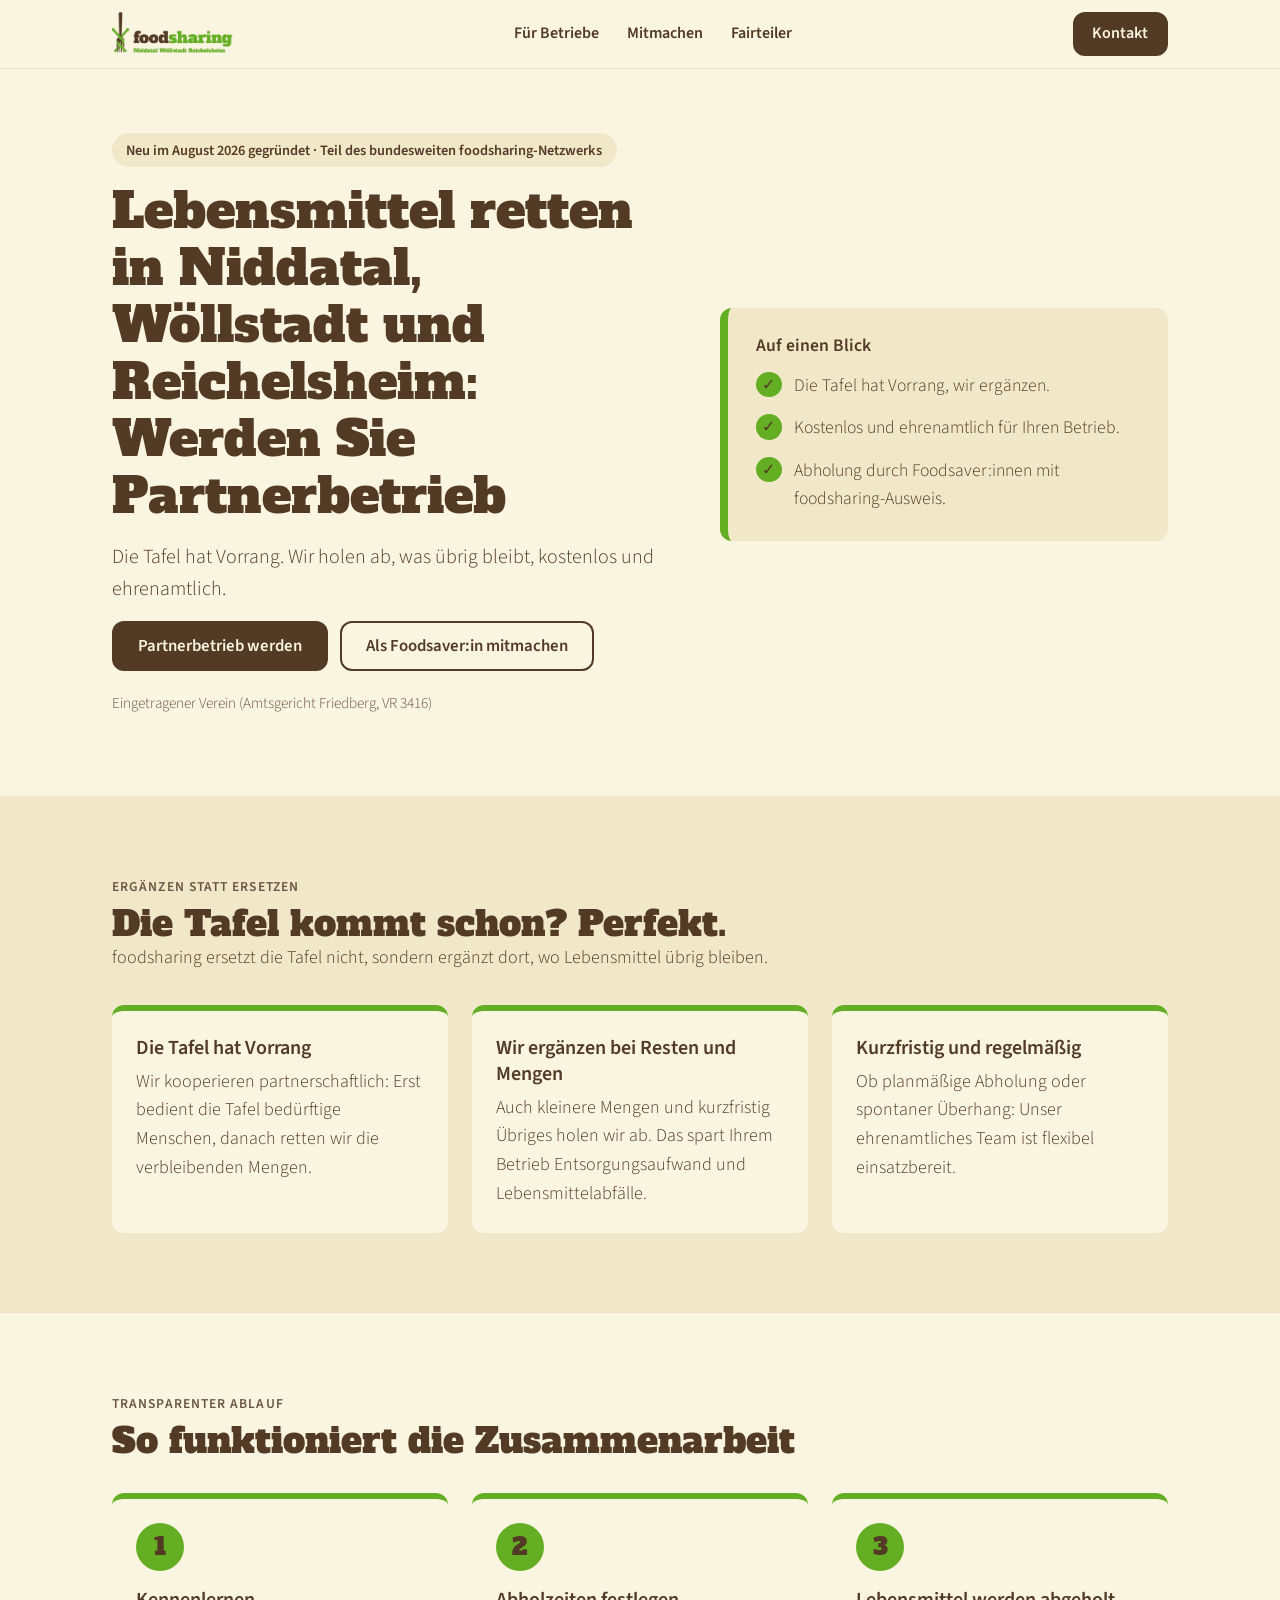
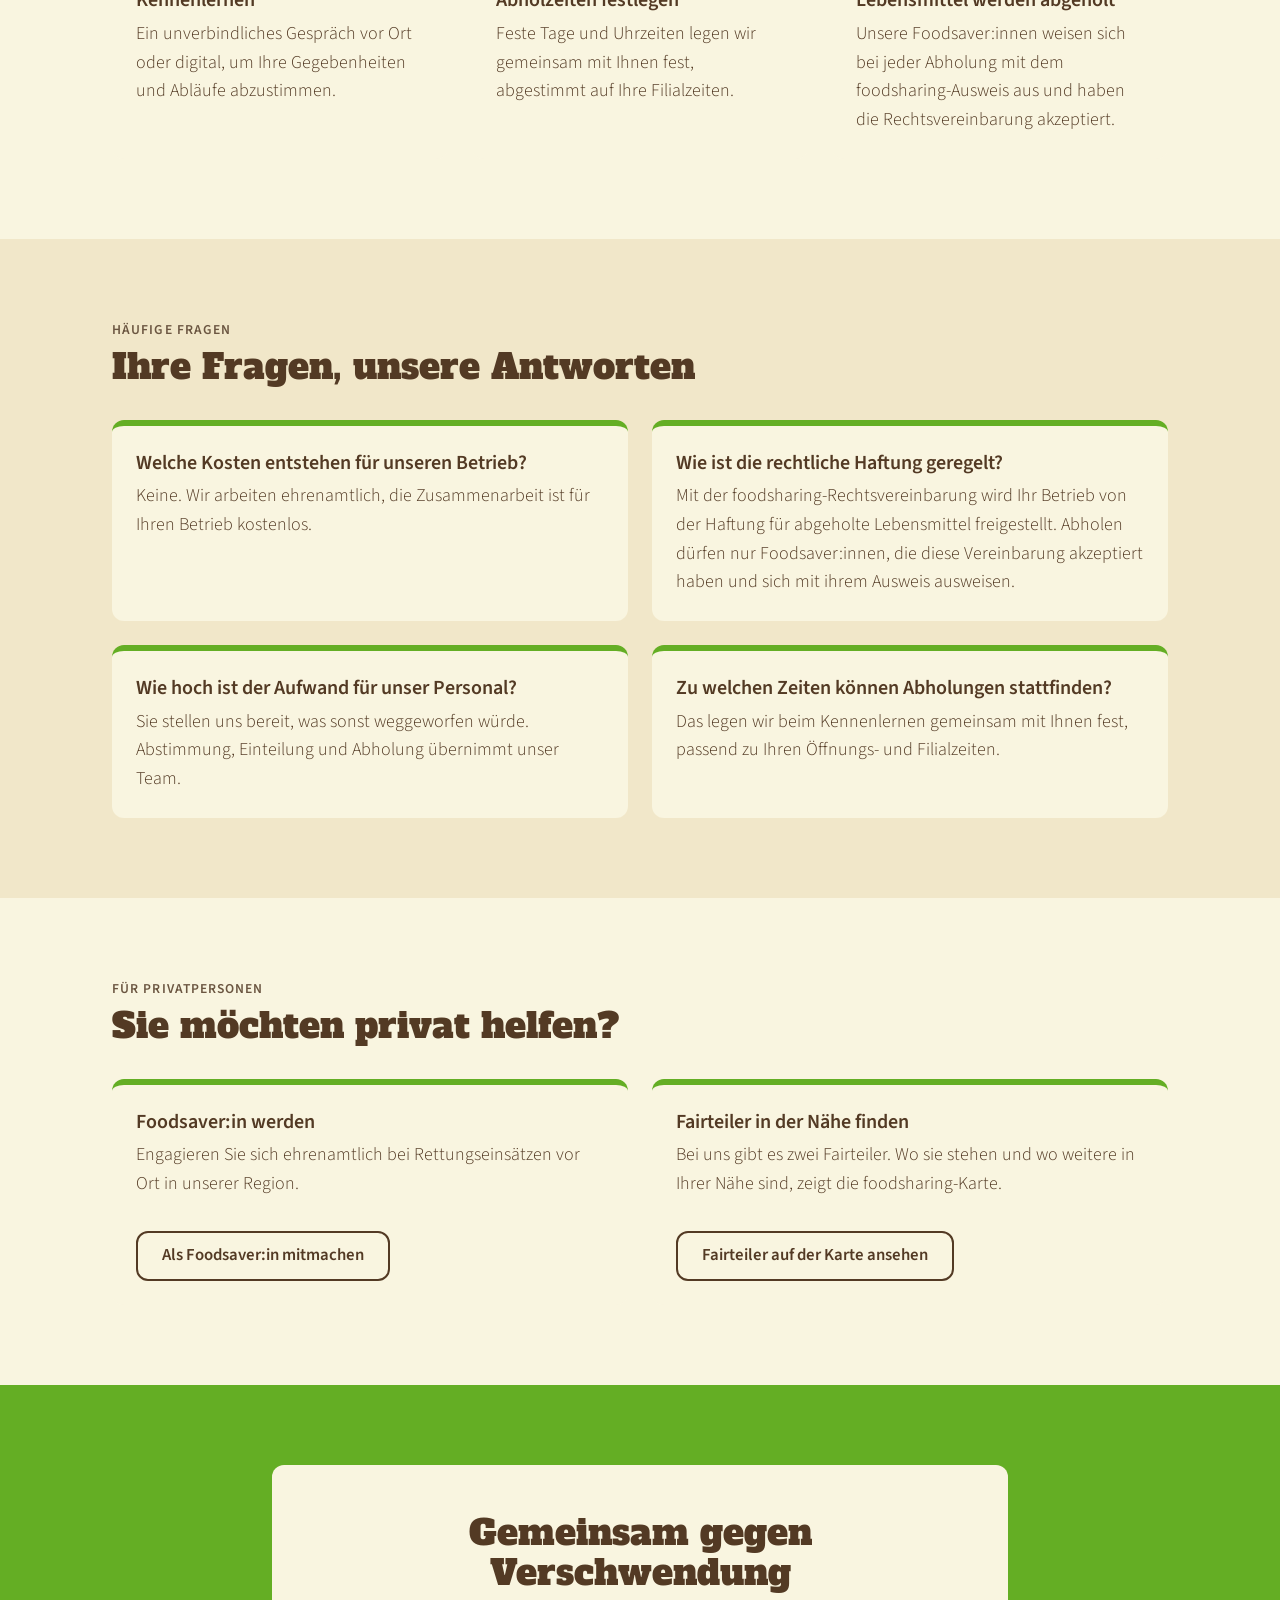
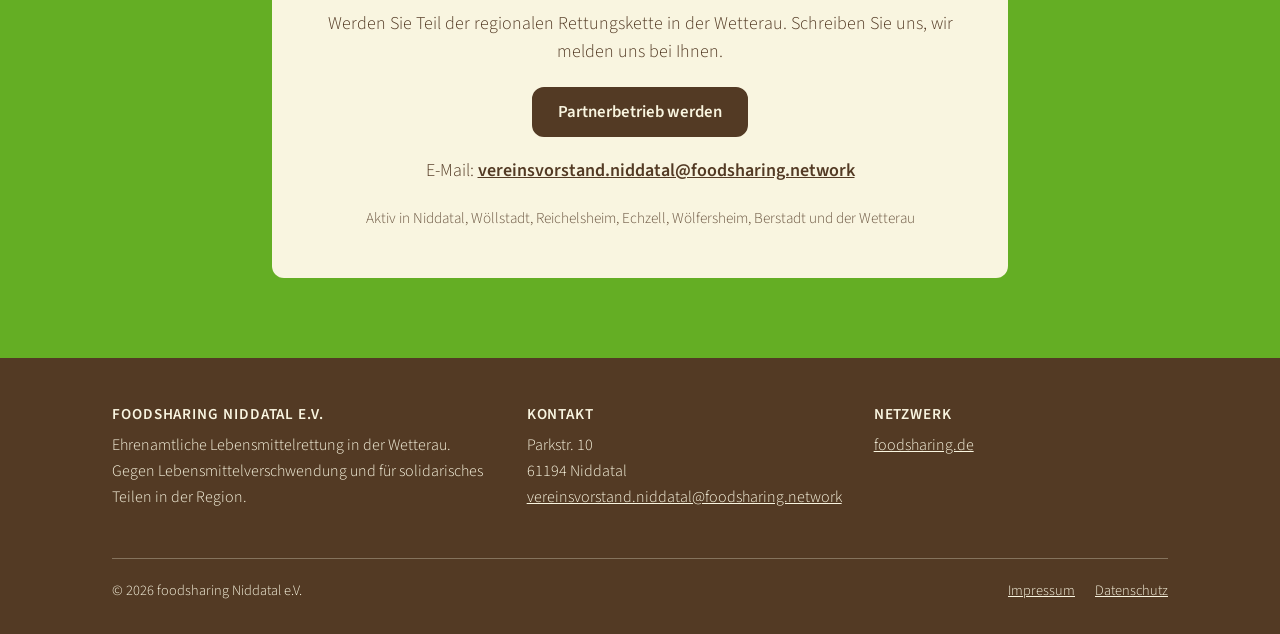
==== docs/index.html @ 03930171 "Erste Version der Website foodsharing Niddatal e.V. Statische Seite mit Startseite, Impressum, Daten" ====
<!DOCTYPE html>
<html lang="de">
<head>
<meta charset="utf-8">
<meta name="viewport" content="width=device-width, initial-scale=1">
<title>foodsharing Niddatal e.V. – Lebensmittel retten in Niddatal, Wöllstadt und Reichelsheim</title>
<meta name="description" content="Der foodsharing-Verein für Niddatal, Wöllstadt, Reichelsheim und die Wetterau holt überschüssige Lebensmittel bei Betrieben ab. Die Tafel hat Vorrang, wir ergänzen. Kostenlos und ehrenamtlich.">
<link rel="canonical" href="https://foodsharing-niddatal.de/">
<meta name="theme-color" content="#64AE24">
<meta property="og:type" content="website">
<meta property="og:locale" content="de_DE">
<meta property="og:site_name" content="foodsharing Niddatal e.V.">
<meta property="og:title" content="Partnerbetrieb werden: Lebensmittel retten in Niddatal, Wöllstadt und Reichelsheim">
<meta property="og:description" content="Die Tafel hat Vorrang. Wir holen ab, was übrig bleibt, kostenlos und ehrenamtlich.">
<meta property="og:url" content="https://foodsharing-niddatal.de/">
<meta property="og:image" content="https://foodsharing-niddatal.de/img/og-image.png">
<meta name="twitter:card" content="summary_large_image">
<link rel="icon" type="image/png" href="img/favicon.png">
<link rel="apple-touch-icon" href="img/apple-touch-icon.png">
<link rel="preload" href="fonts/alfa-slab-one-400.woff2" as="font" type="font/woff2" crossorigin>
<link rel="stylesheet" href="css/style.css">
<script type="application/ld+json">
{
  "@context": "https://schema.org",
  "@type": "NGO",
  "name": "foodsharing Niddatal e.V.",
  "url": "https://foodsharing-niddatal.de/",
  "logo": "https://foodsharing-niddatal.de/img/logo.png",
  "email": "vereinsvorstand.niddatal@foodsharing.network",
  "description": "Ehrenamtliche Lebensmittelrettung in Niddatal, Wöllstadt, Reichelsheim, Echzell, Wölfersheim und Berstadt (Wetterau).",
  "address": {"@type": "PostalAddress", "streetAddress": "Parkstr. 10", "postalCode": "61194", "addressLocality": "Niddatal", "addressCountry": "DE"},
  "areaServed": [
    {"@type": "City", "name": "Niddatal"}, {"@type": "City", "name": "Wöllstadt"},
    {"@type": "City", "name": "Reichelsheim (Wetterau)"}, {"@type": "City", "name": "Echzell"},
    {"@type": "City", "name": "Wölfersheim"}, {"@type": "Place", "name": "Berstadt"}
  ]
}
</script>
</head>
<body>
<a class="skip" href="#inhalt">Zum Inhalt springen</a>

<header class="site-header">
  <div class="wrap bar">
    <a class="brand" href="./"><img src="img/logo.png" width="122" height="44" alt="foodsharing Niddatal, Wöllstadt, Reichelsheim – zur Startseite"></a>
    <nav class="nav-desktop" aria-label="Hauptnavigation">
      <a href="#betriebe">Für Betriebe</a>
      <a href="#mitmachen">Mitmachen</a>
      <a href="#fairteiler">Fairteiler</a>
    </nav>
    <div class="bar-right">
      <a class="btn btn-primary btn-sm" href="#kontakt">Kontakt</a>
      <details class="menu">
        <summary aria-label="Menü öffnen">Menü</summary>
        <nav aria-label="Hauptnavigation mobil">
          <a href="#betriebe">Für Betriebe</a>
          <a href="#mitmachen">Mitmachen</a>
          <a href="#fairteiler">Fairteiler</a>
        </nav>
      </details>
    </div>
  </div>
</header>

<main id="inhalt">

<!-- HERO -->
<section class="hero">
  <div class="wrap hero-grid">
    <div>
      <p class="pill">Neu im August 2026 gegründet · Teil des bundesweiten foodsharing-Netzwerks</p>
      <h1>Lebensmittel retten in Niddatal, Wöllstadt und Reichelsheim: Werden Sie Partnerbetrieb</h1>
      <p class="lead">Die Tafel hat Vorrang. Wir holen ab, was übrig bleibt, kostenlos und ehrenamtlich.</p>
      <div class="btn-row">
        <a class="btn btn-primary" href="mailto:vereinsvorstand.niddatal@foodsharing.network?subject=Partnerbetrieb%20werden">Partnerbetrieb werden</a>
        <a class="btn btn-secondary" href="#mitmachen">Als Foodsaver:in mitmachen</a>
      </div>
      <p class="fine">Eingetragener Verein (Amtsgericht Friedberg, VR 3416)</p>
    </div>
    <!-- Hier kann später ein echtes Foto stehen (eigene Bilder oder Unsplash, siehe Design Manual). -->
    <aside class="glance" aria-label="Auf einen Blick">
      <h2>Auf einen Blick</h2>
      <ul>
        <li><span class="tick" aria-hidden="true">✓</span><span>Die Tafel hat Vorrang, wir ergänzen.</span></li>
        <li><span class="tick" aria-hidden="true">✓</span><span>Kostenlos und ehrenamtlich für Ihren Betrieb.</span></li>
        <li><span class="tick" aria-hidden="true">✓</span><span>Abholung durch Foodsaver:innen mit foodsharing-Ausweis.</span></li>
      </ul>
    </aside>
  </div>
</section>

<!-- SEKTION 2: Tafel -->
<section class="alt" id="betriebe">
  <div class="wrap">
    <div class="section-head">
      <p class="eyebrow">Ergänzen statt ersetzen</p>
      <h2>Die Tafel kommt schon? Perfekt.</h2>
      <p>foodsharing ersetzt die Tafel nicht, sondern ergänzt dort, wo Lebensmittel übrig bleiben.</p>
    </div>
    <div class="grid g3">
      <article class="card">
        <h3>Die Tafel hat Vorrang</h3>
        <p>Wir kooperieren partnerschaftlich: Erst bedient die Tafel bedürftige Menschen, danach retten wir die verbleibenden Mengen.</p>
      </article>
      <article class="card">
        <h3>Wir ergänzen bei Resten und Mengen</h3>
        <p>Auch kleinere Mengen und kurzfristig Übriges holen wir ab. Das spart Ihrem Betrieb Entsorgungsaufwand und Lebensmittelabfälle.</p>
      </article>
      <article class="card">
        <h3>Kurzfristig und regelmäßig</h3>
        <p>Ob planmäßige Abholung oder spontaner Überhang: Unser ehrenamtliches Team ist flexibel einsatzbereit.</p>
      </article>
    </div>
  </div>
</section>

<!-- SEKTION 3: Ablauf -->
<section>
  <div class="wrap">
    <div class="section-head">
      <p class="eyebrow">Transparenter Ablauf</p>
      <h2>So funktioniert die Zusammenarbeit</h2>
    </div>
    <div class="grid g3">
      <article class="card">
        <div class="step-no" aria-hidden="true">1</div>
        <h3>Kennenlernen</h3>
        <p>Ein unverbindliches Gespräch vor Ort oder digital, um Ihre Gegebenheiten und Abläufe abzustimmen.</p>
      </article>
      <article class="card">
        <div class="step-no" aria-hidden="true">2</div>
        <h3>Abholzeiten festlegen</h3>
        <p>Feste Tage und Uhrzeiten legen wir gemeinsam mit Ihnen fest, abgestimmt auf Ihre Filialzeiten.</p>
      </article>
      <article class="card">
        <div class="step-no" aria-hidden="true">3</div>
        <h3>Lebensmittel werden abgeholt</h3>
        <p>Unsere Foodsaver:innen weisen sich bei jeder Abholung mit dem foodsharing-Ausweis aus und haben die Rechtsvereinbarung akzeptiert.</p>
      </article>
    </div>
  </div>
</section>

<!-- SEKTION 4: Fragen -->
<section class="alt" id="fragen">
  <div class="wrap">
    <div class="section-head">
      <p class="eyebrow">Häufige Fragen</p>
      <h2>Ihre Fragen, unsere Antworten</h2>
    </div>
    <div class="grid g2">
      <article class="card">
        <h3>Welche Kosten entstehen für unseren Betrieb?</h3>
        <p>Keine. Wir arbeiten ehrenamtlich, die Zusammenarbeit ist für Ihren Betrieb kostenlos.</p>
      </article>
      <article class="card">
        <h3>Wie ist die rechtliche Haftung geregelt?</h3>
        <p>Mit der foodsharing-Rechtsvereinbarung wird Ihr Betrieb von der Haftung für abgeholte Lebensmittel freigestellt. Abholen dürfen nur Foodsaver:innen, die diese Vereinbarung akzeptiert haben und sich mit ihrem Ausweis ausweisen.</p>
      </article>
      <article class="card">
        <h3>Wie hoch ist der Aufwand für unser Personal?</h3>
        <p>Sie stellen uns bereit, was sonst weggeworfen würde. Abstimmung, Einteilung und Abholung übernimmt unser Team.</p>
      </article>
      <article class="card">
        <h3>Zu welchen Zeiten können Abholungen stattfinden?</h3>
        <p>Das legen wir beim Kennenlernen gemeinsam mit Ihnen fest, passend zu Ihren Öffnungs- und Filialzeiten.</p>
      </article>
    </div>
  </div>
</section>

<!-- SEKTION 5: Privat helfen -->
<section id="mitmachen">
  <div class="wrap">
    <div class="section-head">
      <p class="eyebrow">Für Privatpersonen</p>
      <h2>Sie möchten privat helfen?</h2>
    </div>
    <div class="grid g2">
      <article class="card">
        <h3>Foodsaver:in werden</h3>
        <p>Engagieren Sie sich ehrenamtlich bei Rettungseinsätzen vor Ort in unserer Region.</p>
        <a class="btn btn-secondary" href="https://foodsharing.de" rel="noopener">Als Foodsaver:in mitmachen</a>
      </article>
      <article class="card" id="fairteiler">
        <h3>Fairteiler in der Nähe finden</h3>
        <p>Bei uns gibt es zwei Fairteiler. Wo sie stehen und wo weitere in Ihrer Nähe sind, zeigt die foodsharing-Karte.</p>
        <a class="btn btn-secondary" href="https://foodsharing.de/karte" rel="noopener">Fairteiler auf der Karte ansehen</a>
      </article>
    </div>
  </div>
</section>

<!-- SEKTION 6: Abschluss -->
<section class="cta" id="kontakt">
  <div class="wrap">
    <div class="cta-card">
      <h2>Gemeinsam gegen Verschwendung</h2>
      <p style="margin-top:1rem">Werden Sie Teil der regionalen Rettungskette in der Wetterau. Schreiben Sie uns, wir melden uns bei Ihnen.</p>
      <div class="btn-row">
        <a class="btn btn-primary" href="mailto:vereinsvorstand.niddatal@foodsharing.network?subject=Partnerbetrieb%20werden">Partnerbetrieb werden</a>
      </div>
      <p>E-Mail: <a class="mail" href="mailto:vereinsvorstand.niddatal@foodsharing.network">vereinsvorstand.niddatal@foodsharing.network</a></p>
      <p class="area">Aktiv in Niddatal, Wöllstadt, Reichelsheim, Echzell, Wölfersheim, Berstadt und der Wetterau</p>
    </div>
  </div>
</section>

</main>

<footer class="site-footer">
  <div class="wrap">
    <div class="foot-grid">
      <div>
        <h2>foodsharing Niddatal e.V.</h2>
        <p>Ehrenamtliche Lebensmittelrettung in der Wetterau. Gegen Lebensmittelverschwendung und für solidarisches Teilen in der Region.</p>
      </div>
      <div>
        <h2>Kontakt</h2>
        <address>
          Parkstr. 10<br>61194 Niddatal<br>
          <a href="mailto:vereinsvorstand.niddatal@foodsharing.network">vereinsvorstand.niddatal@foodsharing.network</a>
        </address>
      </div>
      <div>
        <h2>Netzwerk</h2>
        <p><a href="https://foodsharing.de" rel="noopener">foodsharing.de</a></p>
      </div>
    </div>
    <div class="foot-bottom">
      <span>© 2026 foodsharing Niddatal e.V.</span>
      <nav aria-label="Rechtliches"><a href="impressum.html">Impressum</a><a href="datenschutz.html">Datenschutz</a></nav>
    </div>
  </div>
</footer>
</body>
</html>
---- docs/css/style.css ----
/* foodsharing Niddatal e.V. – Stylesheet
   CI laut Design Manual: Grün #64AE24, Weiß #F9F5E0, Beige #f1e7c9, Braun #533A24
   Schriften: Alfa Slab One (Schmuckschrift, sparsam), Source Sans (Text).
   Kontrast: Grün nur als Fläche/Akzent, Text immer Braun auf Weiß/Beige (WCAG AA). */

@font-face{font-family:"Alfa Slab One";src:url("../fonts/alfa-slab-one-400.woff2") format("woff2");font-weight:400;font-style:normal;font-display:swap}
@font-face{font-family:"Source Sans 3";src:url("../fonts/source-sans-3-300.woff2") format("woff2");font-weight:300;font-style:normal;font-display:swap}
@font-face{font-family:"Source Sans 3";src:url("../fonts/source-sans-3-400.woff2") format("woff2");font-weight:400;font-style:normal;font-display:swap}
@font-face{font-family:"Source Sans 3";src:url("../fonts/source-sans-3-600.woff2") format("woff2");font-weight:600;font-style:normal;font-display:swap}

:root{
  --gruen:#64AE24; --weiss:#F9F5E0; --beige:#f1e7c9; --braun:#533A24; --braun-soft:#6B5641;
  --font-text:"Source Sans 3","Source Sans Pro",system-ui,-apple-system,"Segoe UI",Roboto,sans-serif;
  --font-schmuck:"Alfa Slab One",Georgia,"Times New Roman",serif;
  --radius:12px; --wrap:1120px;
}
*,*::before,*::after{box-sizing:border-box}
html{scroll-behavior:smooth;scroll-padding-top:5.5rem}
@media (prefers-reduced-motion:reduce){html{scroll-behavior:auto}}
body{margin:0;background:var(--weiss);color:var(--braun);font-family:var(--font-text);font-weight:300;font-size:1.125rem;line-height:1.6;-webkit-text-size-adjust:100%}
img{max-width:100%;height:auto;display:block}
a{color:var(--braun)}
a:focus-visible,summary:focus-visible,.btn:focus-visible{outline:3px solid var(--braun);outline-offset:3px;border-radius:4px}
strong{font-weight:600}
.wrap{max-width:var(--wrap);margin:0 auto;padding:0 1rem}
@media(min-width:768px){.wrap{padding:0 2rem}}
.skip{position:absolute;left:-999px;top:0;background:var(--braun);color:var(--weiss);padding:.75rem 1rem;z-index:100}
.skip:focus{left:0}

/* Überschriften */
h1,h2{font-family:var(--font-schmuck);font-weight:400;line-height:1.15;margin:0}
h1{font-size:clamp(1.9rem,5.2vw,3.1rem)}
h2{font-size:clamp(1.55rem,3.4vw,2.2rem)}
h3{font-family:var(--font-text);font-weight:600;font-size:1.25rem;line-height:1.3;margin:0 0 .4rem}
p{margin:0 0 1rem}
.eyebrow{font-weight:600;font-size:.85rem;letter-spacing:.08em;text-transform:uppercase;color:var(--braun-soft);margin:0 0 .4rem}

/* Kopfbereich */
.site-header{position:sticky;top:0;z-index:50;background:rgba(249,245,224,.96);backdrop-filter:blur(6px);border-bottom:1px solid var(--beige)}
.bar{display:flex;align-items:center;justify-content:space-between;gap:1rem;min-height:4.25rem}
.brand img{height:44px;width:auto}
.nav-desktop{display:none;gap:1.75rem;align-items:center}
.nav-desktop a,.menu nav a{text-decoration:none;font-weight:600;font-size:1rem}
.nav-desktop a:hover,.menu nav a:hover{text-decoration:underline;text-underline-offset:4px}
.bar-right{display:flex;align-items:center;gap:.75rem}
.menu{position:relative}
.menu summary{list-style:none;cursor:pointer;min-height:44px;min-width:44px;display:flex;align-items:center;justify-content:center;border:2px solid var(--braun);border-radius:var(--radius);font-weight:600;padding:0 .9rem}
.menu summary::-webkit-details-marker{display:none}
.menu nav{position:absolute;right:0;top:calc(100% + .5rem);background:var(--weiss);border:2px solid var(--braun);border-radius:var(--radius);padding:.5rem;display:flex;flex-direction:column;min-width:13rem;box-shadow:0 8px 24px rgba(83,58,36,.15)}
.menu nav a{padding:.75rem 1rem}
@media(min-width:900px){.nav-desktop{display:flex}.menu{display:none}}

/* Buttons */
.btn{display:inline-flex;align-items:center;justify-content:center;min-height:48px;padding:.6rem 1.5rem;border-radius:var(--radius);font-family:var(--font-text);font-weight:600;font-size:1.05rem;text-decoration:none;border:2px solid var(--braun);cursor:pointer;transition:background .15s,color .15s}
.btn-primary{background:var(--braun);color:var(--weiss)}
.btn-primary:hover{background:#3d2a19}
.btn-secondary{background:transparent;color:var(--braun)}
.btn-secondary:hover{background:var(--beige)}
.btn-sm{min-height:44px;padding:.4rem 1.1rem;font-size:1rem}
.btn-row{display:flex;flex-wrap:wrap;gap:.75rem}
@media(max-width:560px){.hero .btn-row .btn{width:100%}}

/* Abschnitte */
section{padding:3.5rem 0}
@media(min-width:768px){section{padding:5rem 0}}
.section-head{max-width:46rem;margin-bottom:2rem}
.section-head p:last-child{margin-bottom:0}
.alt{background:var(--beige)}
.grid{display:grid;gap:1rem}
@media(min-width:768px){.g3{grid-template-columns:repeat(3,1fr)}.g2{grid-template-columns:repeat(2,1fr)}.grid{gap:1.5rem}}
.card{background:var(--weiss);border-radius:var(--radius);padding:1.5rem;border-top:6px solid var(--gruen)}
.alt .card{background:var(--weiss)}
.card p:last-child{margin-bottom:0}
.card .btn{margin-top:1rem}

/* Hero */
.hero{padding:2.5rem 0 3.5rem}
.hero-grid{display:grid;gap:2rem;align-items:center}
@media(min-width:900px){.hero-grid{grid-template-columns:1.25fr 1fr;gap:3rem}.hero{padding:4rem 0 5rem}}
.pill{display:inline-block;background:var(--beige);border-radius:999px;padding:.35rem .9rem;font-size:.9rem;font-weight:600;margin-bottom:1rem}
.hero h1{margin-bottom:1rem}
.hero .lead{font-size:1.25rem;max-width:34rem}
.hero .fine{font-size:.95rem;color:var(--braun-soft);margin:1.25rem 0 0}
.glance{background:var(--beige);border-radius:var(--radius);padding:1.75rem;border-left:8px solid var(--gruen)}
.glance h2{font-family:var(--font-text);font-weight:600;font-size:1.1rem;margin-bottom:1rem}
.glance ul{list-style:none;margin:0;padding:0;display:grid;gap:.9rem}
.glance li{display:flex;gap:.75rem;align-items:flex-start;font-size:1.1rem}
.tick{flex:none;width:1.6rem;height:1.6rem;border-radius:50%;background:var(--gruen);color:var(--braun);display:grid;place-items:center;font-weight:600;font-size:1rem;line-height:1}

/* Schritte */
.step-no{width:3rem;height:3rem;border-radius:50%;background:var(--gruen);color:var(--braun);display:grid;place-items:center;font-family:var(--font-schmuck);font-size:1.5rem;margin-bottom:1rem}

/* Abschluss */
.cta{background:var(--gruen)}
.cta-card{background:var(--weiss);border-radius:var(--radius);padding:2rem 1.5rem;text-align:center;max-width:46rem;margin:0 auto}
@media(min-width:768px){.cta-card{padding:3rem}}
.cta-card .btn-row{justify-content:center;margin:1.25rem 0}
.mail{font-weight:600;word-break:break-all}
.area{font-size:.95rem;color:var(--braun-soft);margin:1.25rem 0 0}

/* Fuß */
.site-footer{background:var(--braun);color:var(--weiss);padding:3rem 0 2rem;font-size:1rem}
.site-footer a{color:var(--weiss)}
.foot-grid{display:grid;gap:2rem}
@media(min-width:768px){.foot-grid{grid-template-columns:1.3fr 1fr 1fr}}
.site-footer h2{font-family:var(--font-text);font-weight:600;font-size:.95rem;letter-spacing:.06em;text-transform:uppercase;margin-bottom:.6rem}
.site-footer address{font-style:normal}
.foot-bottom{margin-top:2rem;padding-top:1.25rem;border-top:1px solid rgba(249,245,224,.3);display:flex;flex-wrap:wrap;gap:.75rem 1.5rem;justify-content:space-between;font-size:.9rem}
.foot-bottom nav{display:flex;gap:1.25rem}

/* Rechtstexte */
.legal{padding:3rem 0 4rem;max-width:46rem}
.legal h1{font-size:clamp(1.8rem,4.5vw,2.5rem);margin-bottom:1.5rem}
.legal h2{font-family:var(--font-text);font-weight:600;font-size:1.3rem;margin:2rem 0 .5rem}
.legal address{font-style:normal;margin-bottom:1rem}
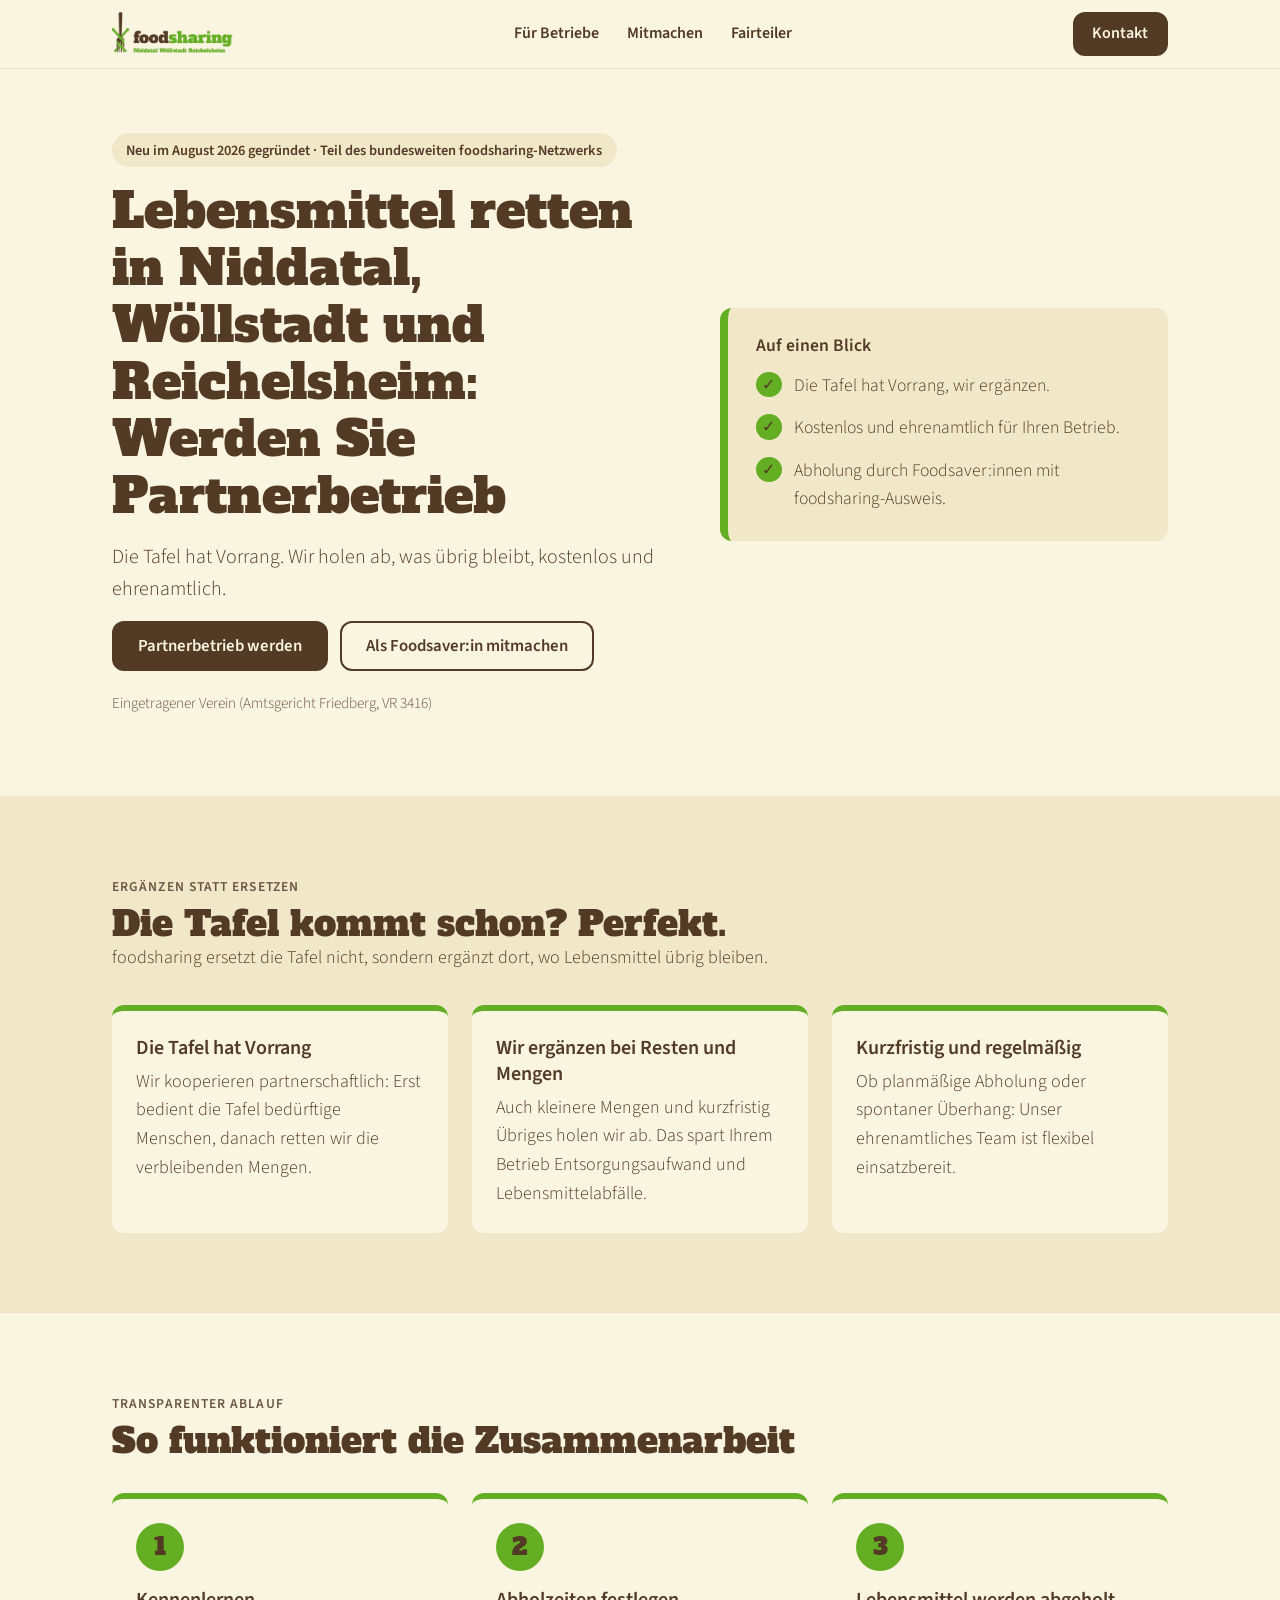
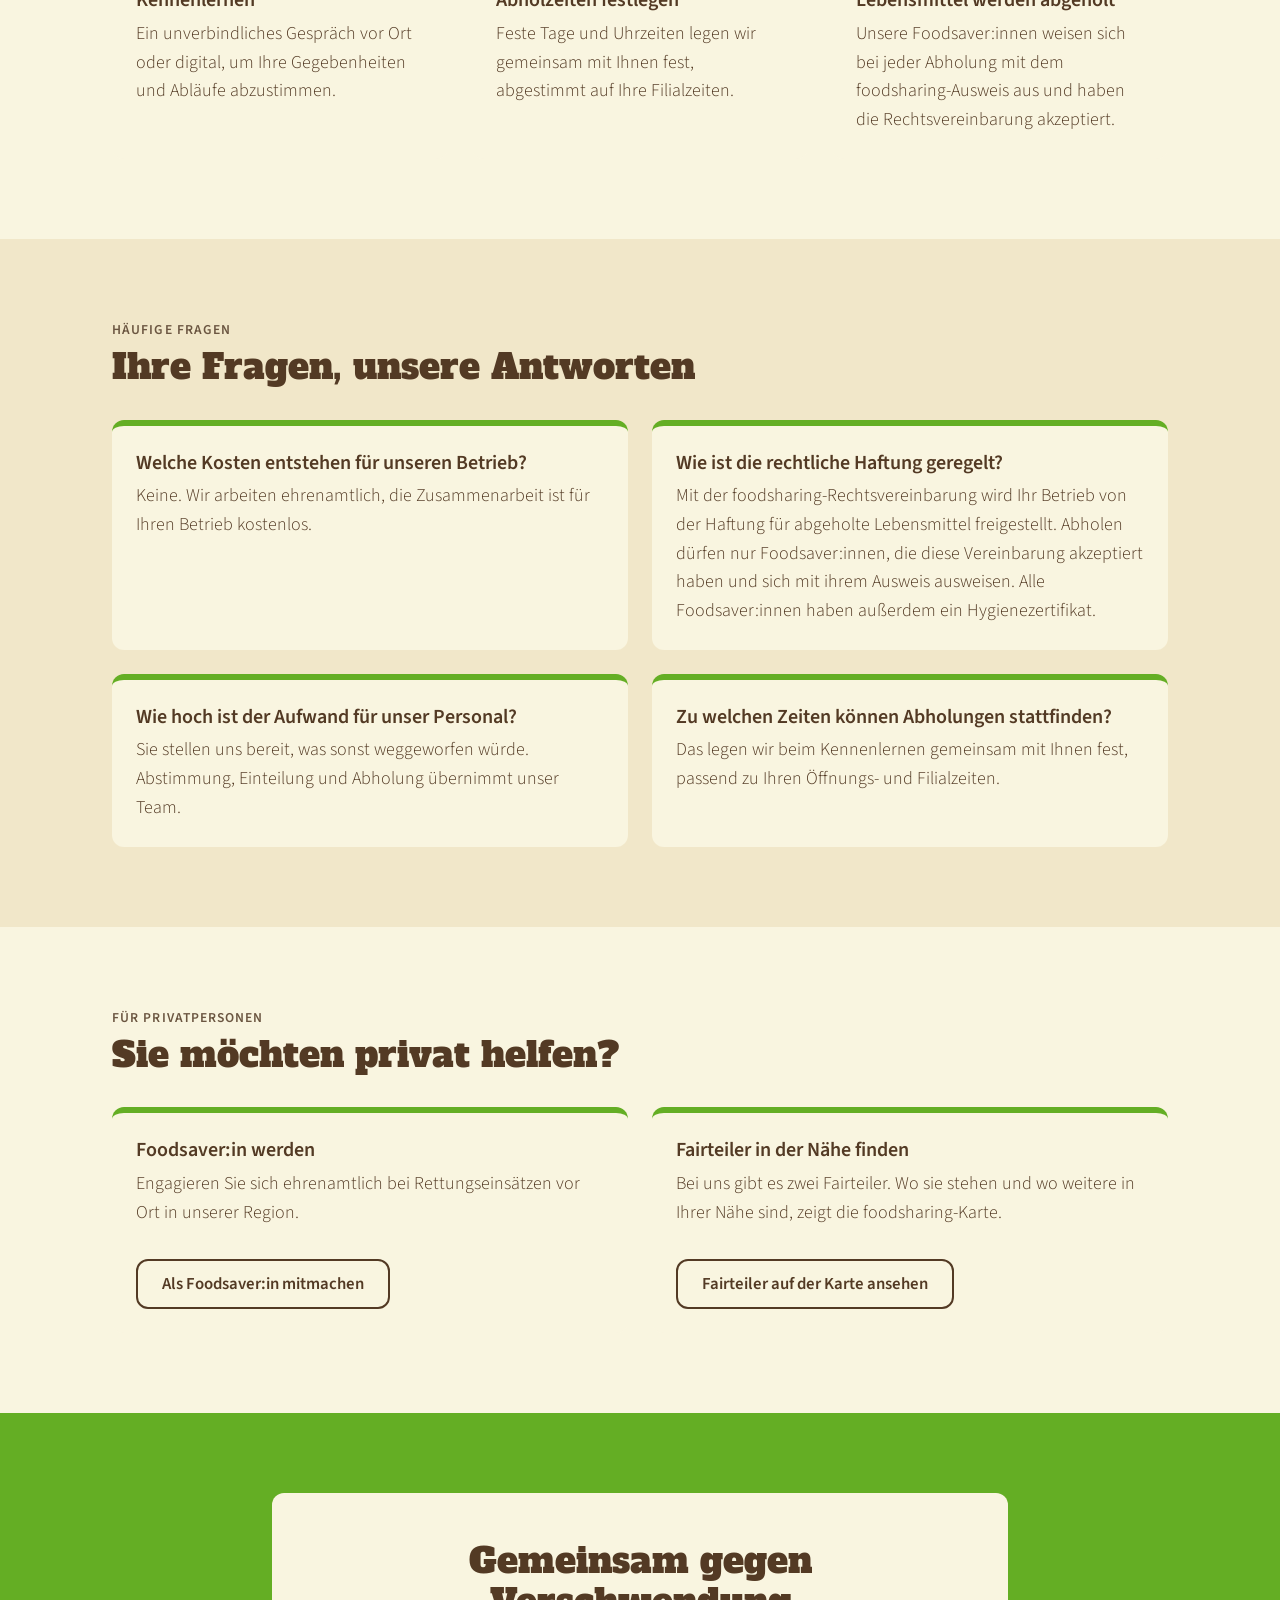
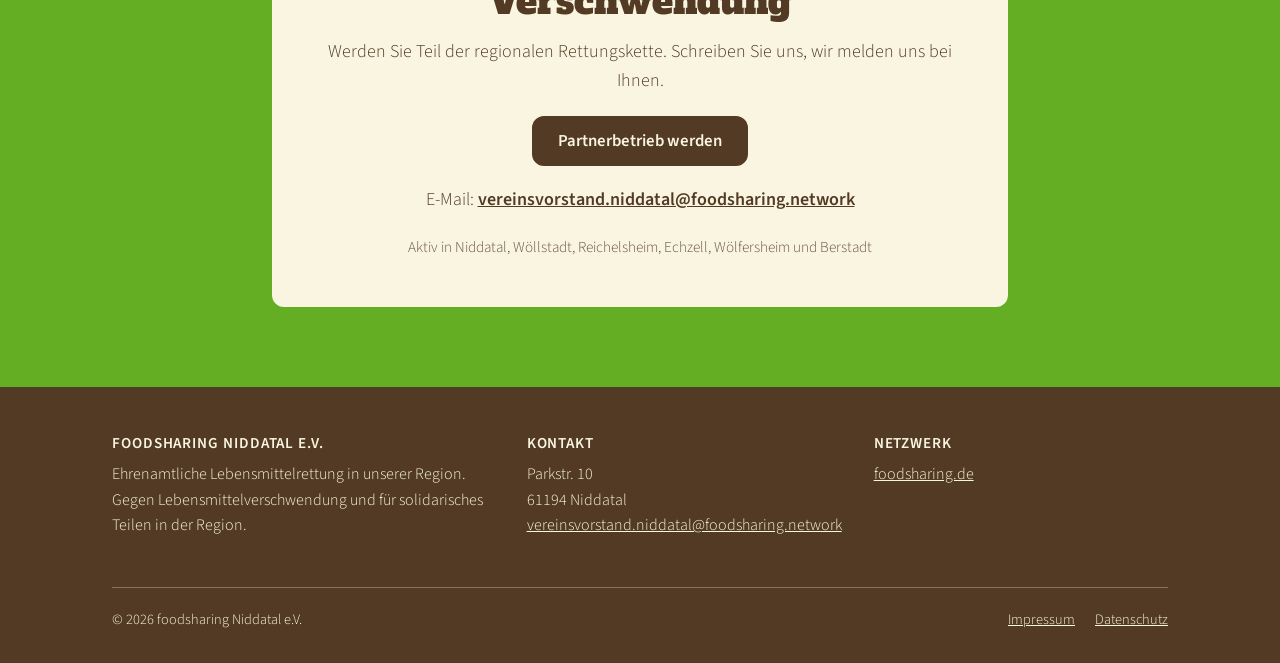
==== commit 056c68c9: "Änderungen aus der Vorstandsprüfung vom 30.09.2026 - Einzugsgebiet auf die festgelegten Orte begrenz" ====
--- a/docs/index.html
+++ b/docs/index.html
@@ -4,7 +4,7 @@
 <meta charset="utf-8">
 <meta name="viewport" content="width=device-width, initial-scale=1">
 <title>foodsharing Niddatal e.V. – Lebensmittel retten in Niddatal, Wöllstadt und Reichelsheim</title>
-<meta name="description" content="Der foodsharing-Verein für Niddatal, Wöllstadt, Reichelsheim und die Wetterau holt überschüssige Lebensmittel bei Betrieben ab. Die Tafel hat Vorrang, wir ergänzen. Kostenlos und ehrenamtlich.">
+<meta name="description" content="Der foodsharing-Verein für Niddatal, Wöllstadt, Reichelsheim, Echzell, Wölfersheim und Berstadt holt überschüssige Lebensmittel bei Betrieben ab. Die Tafel hat Vorrang, wir ergänzen. Kostenlos und ehrenamtlich.">
 <link rel="canonical" href="https://foodsharing-niddatal.de/">
 <meta name="theme-color" content="#64AE24">
 <meta property="og:type" content="website">
@@ -27,7 +27,7 @@
   "url": "https://foodsharing-niddatal.de/",
   "logo": "https://foodsharing-niddatal.de/img/logo.png",
   "email": "vereinsvorstand.niddatal@foodsharing.network",
-  "description": "Ehrenamtliche Lebensmittelrettung in Niddatal, Wöllstadt, Reichelsheim, Echzell, Wölfersheim und Berstadt (Wetterau).",
+  "description": "Ehrenamtliche Lebensmittelrettung in Niddatal, Wöllstadt, Reichelsheim, Echzell, Wölfersheim und Berstadt.",
   "address": {"@type": "PostalAddress", "streetAddress": "Parkstr. 10", "postalCode": "61194", "addressLocality": "Niddatal", "addressCountry": "DE"},
   "areaServed": [
     {"@type": "City", "name": "Niddatal"}, {"@type": "City", "name": "Wöllstadt"},
@@ -155,7 +155,7 @@
       </article>
       <article class="card">
         <h3>Wie ist die rechtliche Haftung geregelt?</h3>
-        <p>Mit der foodsharing-Rechtsvereinbarung wird Ihr Betrieb von der Haftung für abgeholte Lebensmittel freigestellt. Abholen dürfen nur Foodsaver:innen, die diese Vereinbarung akzeptiert haben und sich mit ihrem Ausweis ausweisen.</p>
+        <p>Mit der foodsharing-Rechtsvereinbarung wird Ihr Betrieb von der Haftung für abgeholte Lebensmittel freigestellt. Abholen dürfen nur Foodsaver:innen, die diese Vereinbarung akzeptiert haben und sich mit ihrem Ausweis ausweisen. Alle Foodsaver:innen haben außerdem ein Hygienezertifikat.</p>
       </article>
       <article class="card">
         <h3>Wie hoch ist der Aufwand für unser Personal?</h3>
@@ -196,12 +196,12 @@
   <div class="wrap">
     <div class="cta-card">
       <h2>Gemeinsam gegen Verschwendung</h2>
-      <p style="margin-top:1rem">Werden Sie Teil der regionalen Rettungskette in der Wetterau. Schreiben Sie uns, wir melden uns bei Ihnen.</p>
+      <p style="margin-top:1rem">Werden Sie Teil der regionalen Rettungskette. Schreiben Sie uns, wir melden uns bei Ihnen.</p>
       <div class="btn-row">
         <a class="btn btn-primary" href="mailto:vereinsvorstand.niddatal@foodsharing.network?subject=Partnerbetrieb%20werden">Partnerbetrieb werden</a>
       </div>
       <p>E-Mail: <a class="mail" href="mailto:vereinsvorstand.niddatal@foodsharing.network">vereinsvorstand.niddatal@foodsharing.network</a></p>
-      <p class="area">Aktiv in Niddatal, Wöllstadt, Reichelsheim, Echzell, Wölfersheim, Berstadt und der Wetterau</p>
+      <p class="area">Aktiv in Niddatal, Wöllstadt, Reichelsheim, Echzell, Wölfersheim und Berstadt</p>
     </div>
   </div>
 </section>
@@ -213,7 +213,7 @@
     <div class="foot-grid">
       <div>
         <h2>foodsharing Niddatal e.V.</h2>
-        <p>Ehrenamtliche Lebensmittelrettung in der Wetterau. Gegen Lebensmittelverschwendung und für solidarisches Teilen in der Region.</p>
+        <p>Ehrenamtliche Lebensmittelrettung in unserer Region. Gegen Lebensmittelverschwendung und für solidarisches Teilen in der Region.</p>
       </div>
       <div>
         <h2>Kontakt</h2>
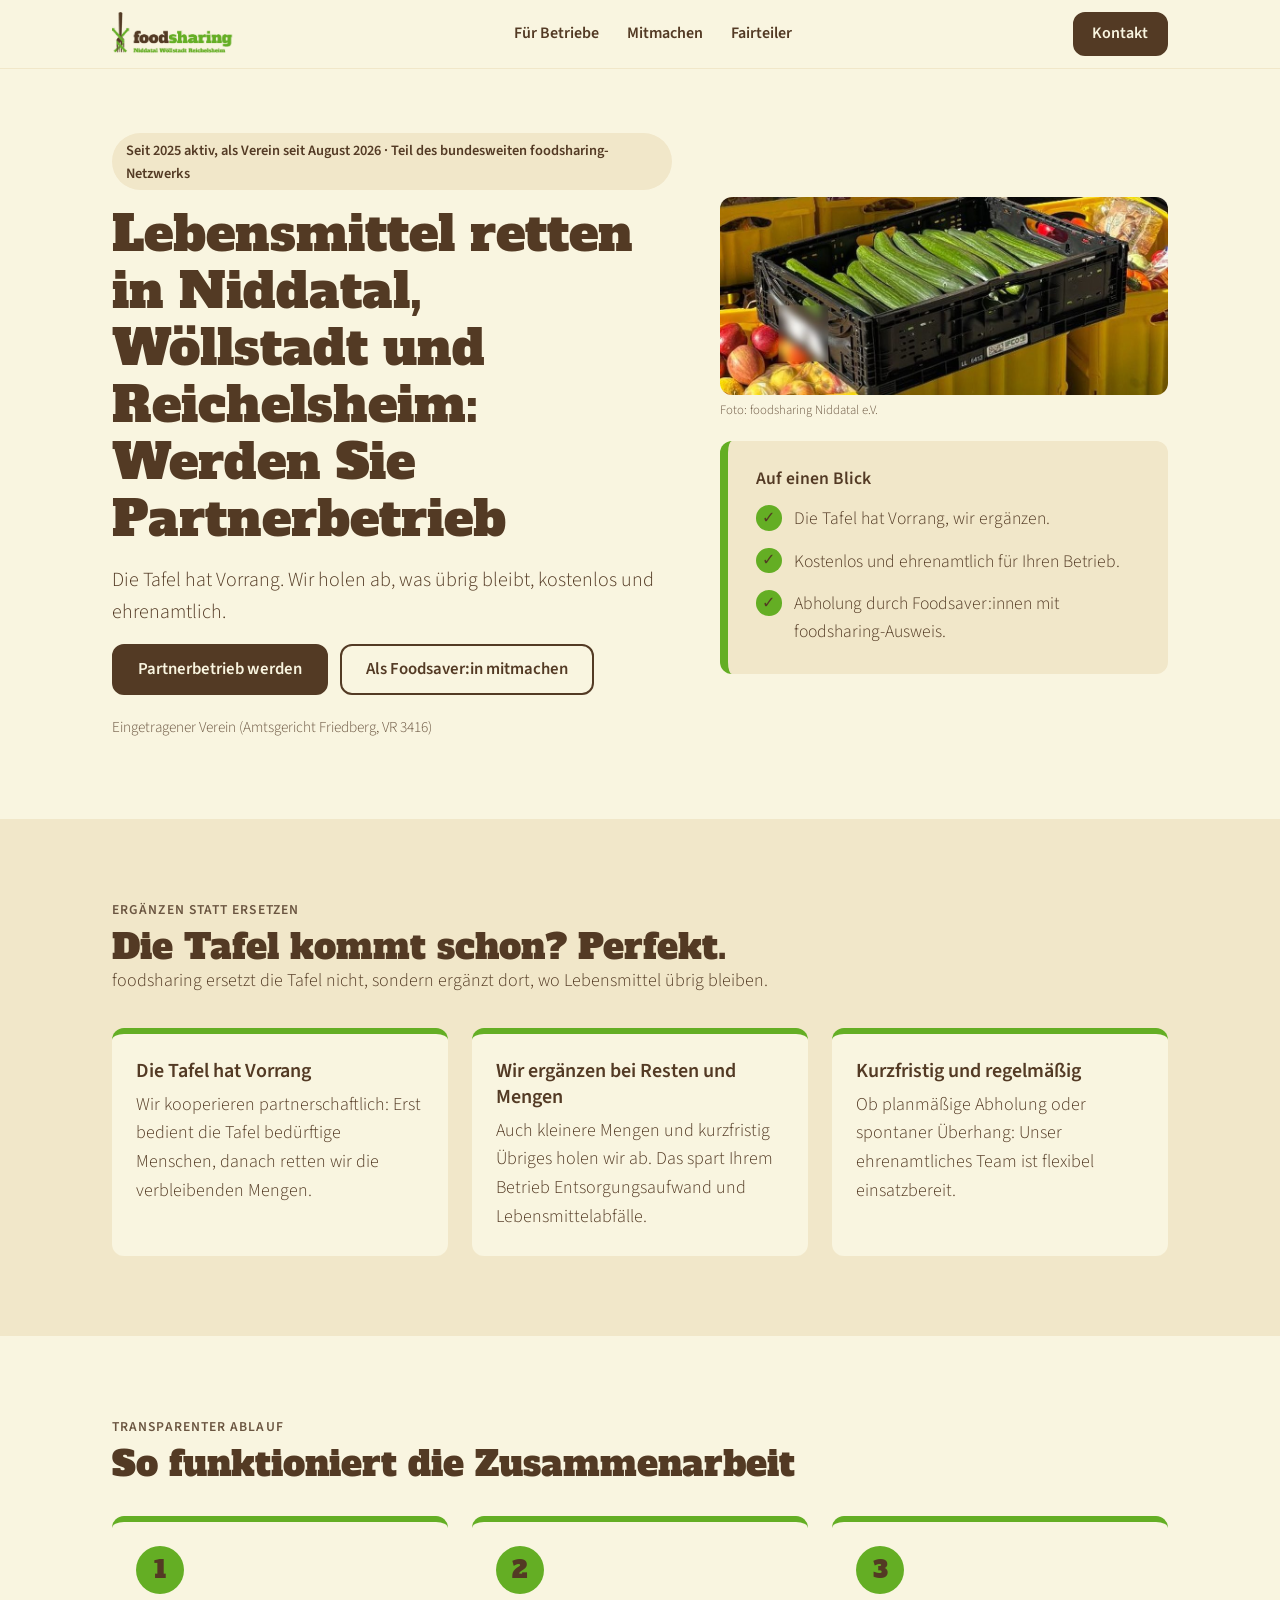
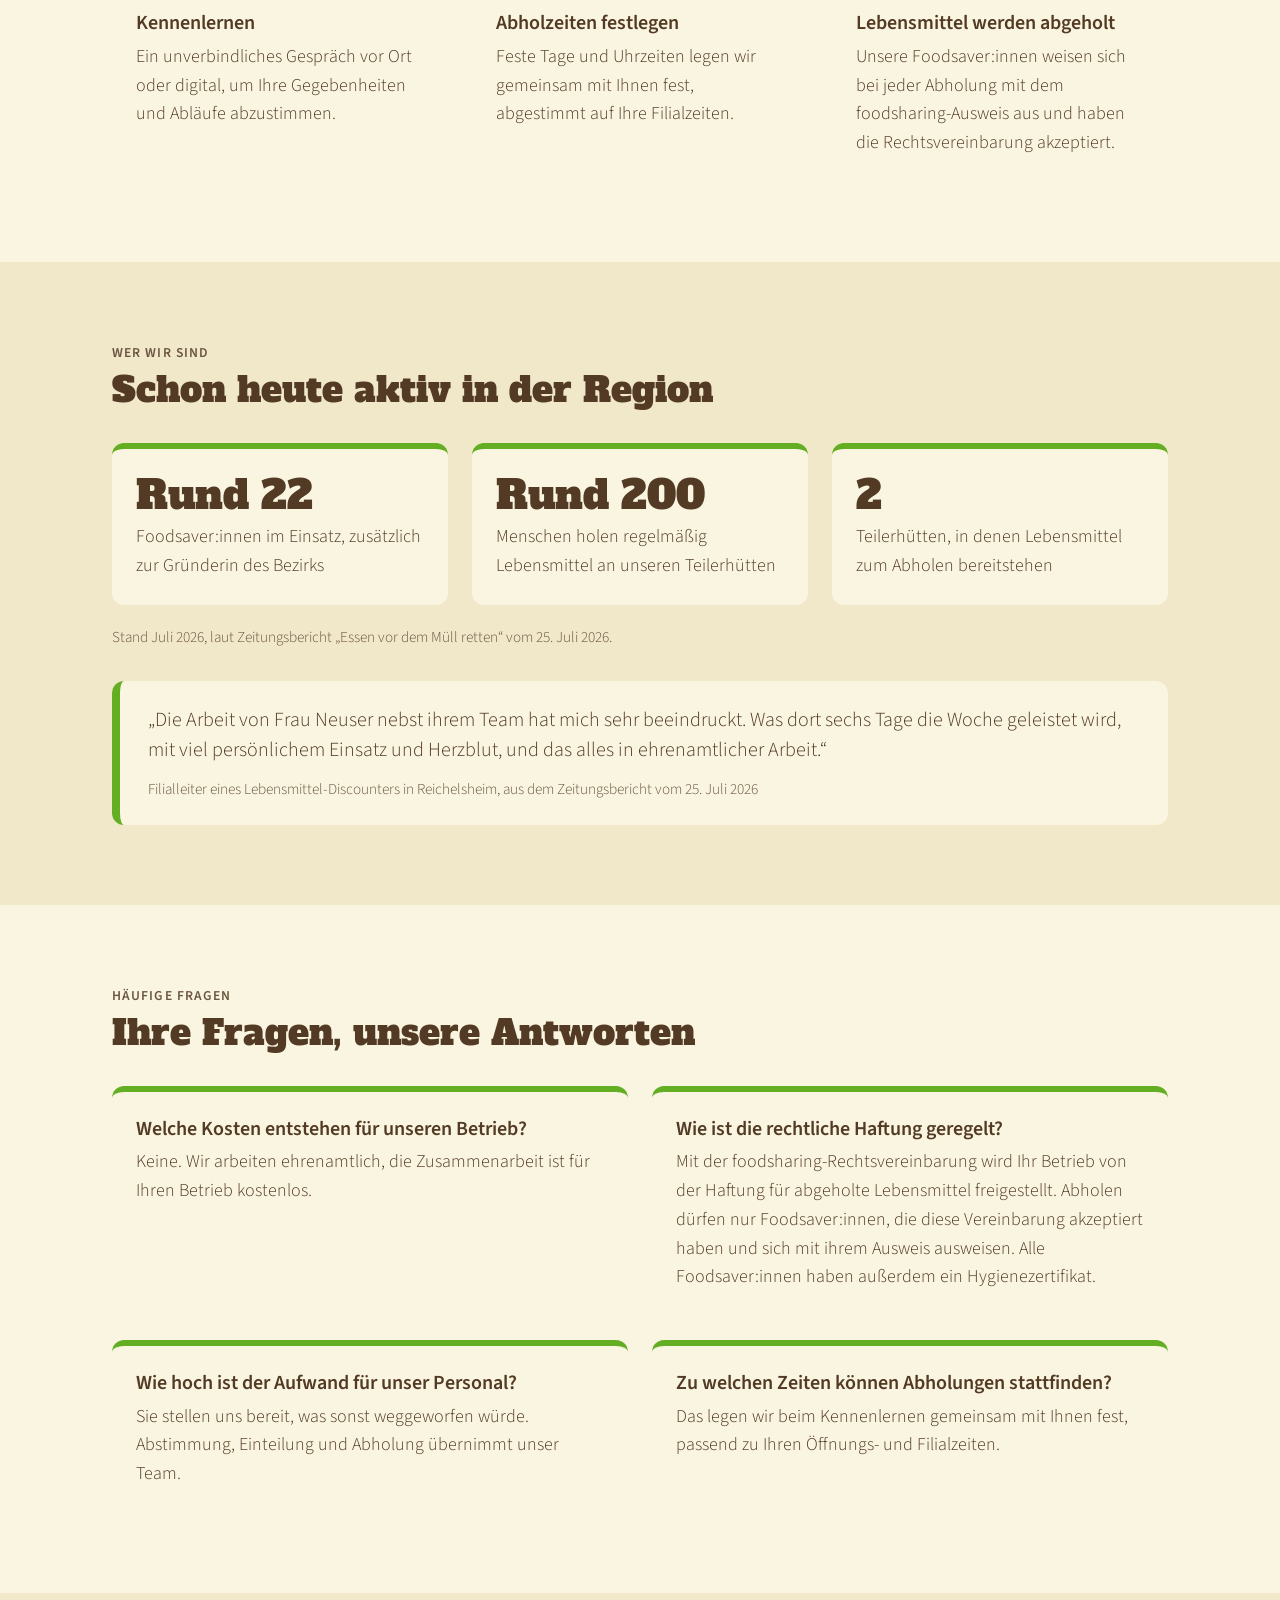
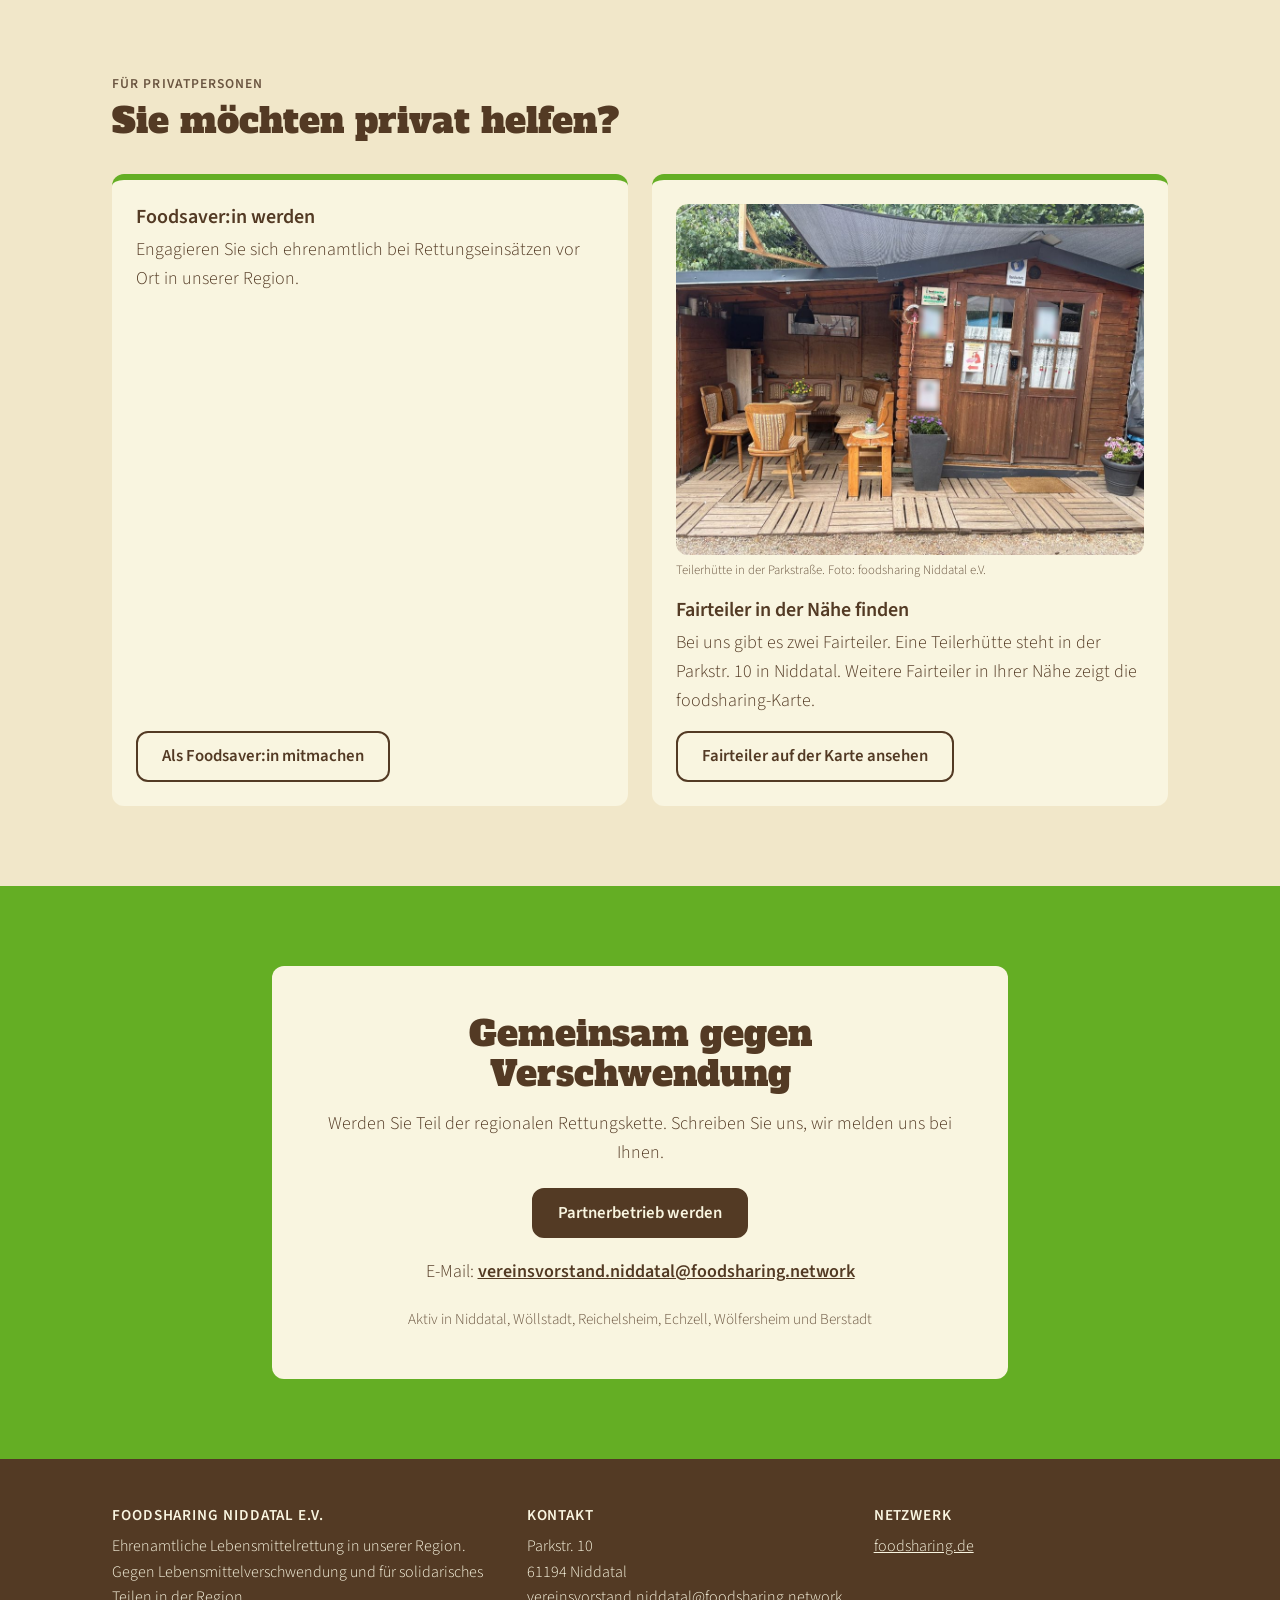
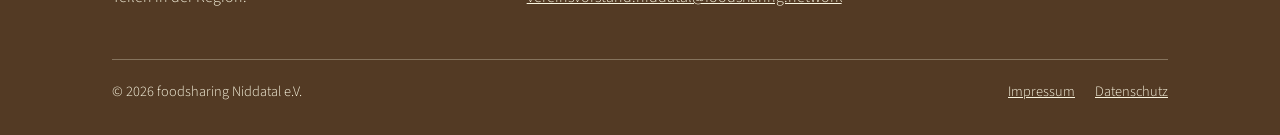
==== commit a84336dc: "Fotos, Zahlen und Zitat aus dem Zeitungsbericht ergänzt - Fairteiler-Hütte und Kisten-Ausschnitt (oh" ====
--- a/docs/index.html
+++ b/docs/index.html
@@ -68,7 +68,7 @@
 <section class="hero">
   <div class="wrap hero-grid">
     <div>
-      <p class="pill">Neu im August 2026 gegründet · Teil des bundesweiten foodsharing-Netzwerks</p>
+      <p class="pill">Seit 2025 aktiv, als Verein seit August 2026 · Teil des bundesweiten foodsharing-Netzwerks</p>
       <h1>Lebensmittel retten in Niddatal, Wöllstadt und Reichelsheim: Werden Sie Partnerbetrieb</h1>
       <p class="lead">Die Tafel hat Vorrang. Wir holen ab, was übrig bleibt, kostenlos und ehrenamtlich.</p>
       <div class="btn-row">
@@ -77,7 +77,11 @@
       </div>
       <p class="fine">Eingetragener Verein (Amtsgericht Friedberg, VR 3416)</p>
     </div>
-    <!-- Hier kann später ein echtes Foto stehen (eigene Bilder oder Unsplash, siehe Design Manual). -->
+    <div class="hero-side">
+    <figure class="photo">
+      <img src="img/gerettete-lebensmittel.jpg" width="960" height="423" alt="Kisten mit gerettetem Gemüse und Obst, darunter Gurken und Äpfel">
+      <figcaption>Foto: foodsharing Niddatal e.V.</figcaption>
+    </figure>
     <aside class="glance" aria-label="Auf einen Blick">
       <h2>Auf einen Blick</h2>
       <ul>
@@ -86,6 +90,7 @@
         <li><span class="tick" aria-hidden="true">✓</span><span>Abholung durch Foodsaver:innen mit foodsharing-Ausweis.</span></li>
       </ul>
     </aside>
+    </div>
   </div>
 </section>
 
@@ -141,8 +146,38 @@
   </div>
 </section>
 
+<!-- SEKTION: Wer wir sind (Zahlen und Stimme eines Betriebs) -->
+<section class="alt" id="ueber-uns">
+  <div class="wrap">
+    <div class="section-head">
+      <p class="eyebrow">Wer wir sind</p>
+      <h2>Schon heute aktiv in der Region</h2>
+    </div>
+    <div class="grid g3">
+      <article class="card stat">
+        <p class="stat-no">Rund 22</p>
+        <p>Foodsaver:innen im Einsatz, zusätzlich zur Gründerin des Bezirks</p>
+      </article>
+      <article class="card stat">
+        <p class="stat-no">Rund 200</p>
+        <p>Menschen holen regelmäßig Lebensmittel an unseren Teilerhütten</p>
+      </article>
+      <article class="card stat">
+        <p class="stat-no">2</p>
+        <p>Teilerhütten, in denen Lebensmittel zum Abholen bereitstehen</p>
+      </article>
+    </div>
+    <p class="area">Stand Juli 2026, laut Zeitungsbericht „Essen vor dem Müll retten“ vom 25. Juli 2026.</p>
+    <!-- Zitat aus dem Zeitungsbericht. Der Name (Frank Jahnecke) darf nur mit seiner Zustimmung ergänzt werden. -->
+    <figure class="quote">
+      <blockquote><p>„Die Arbeit von Frau Neuser nebst ihrem Team hat mich sehr beeindruckt. Was dort sechs Tage die Woche geleistet wird, mit viel persönlichem Einsatz und Herzblut, und das alles in ehrenamtlicher Arbeit.“</p></blockquote>
+      <figcaption>Filialleiter eines Lebensmittel-Discounters in Reichelsheim, aus dem Zeitungsbericht vom 25. Juli 2026</figcaption>
+    </figure>
+  </div>
+</section>
+
 <!-- SEKTION 4: Fragen -->
-<section class="alt" id="fragen">
+<section id="fragen">
   <div class="wrap">
     <div class="section-head">
       <p class="eyebrow">Häufige Fragen</p>
@@ -170,7 +205,7 @@
 </section>
 
 <!-- SEKTION 5: Privat helfen -->
-<section id="mitmachen">
+<section class="alt" id="mitmachen">
   <div class="wrap">
     <div class="section-head">
       <p class="eyebrow">Für Privatpersonen</p>
@@ -183,8 +218,12 @@
         <a class="btn btn-secondary" href="https://foodsharing.de" rel="noopener">Als Foodsaver:in mitmachen</a>
       </article>
       <article class="card" id="fairteiler">
+        <figure class="photo">
+          <img src="img/fairteiler-huette.jpg" width="1000" height="750" loading="lazy" alt="Teilerhütte mit überdachter Sitzecke und dem foodsharing-Fairteiler-Schild an der Tür">
+          <figcaption>Teilerhütte in der Parkstraße. Foto: foodsharing Niddatal e.V.</figcaption>
+        </figure>
         <h3>Fairteiler in der Nähe finden</h3>
-        <p>Bei uns gibt es zwei Fairteiler. Wo sie stehen und wo weitere in Ihrer Nähe sind, zeigt die foodsharing-Karte.</p>
+        <p>Bei uns gibt es zwei Fairteiler. Eine Teilerhütte steht in der Parkstr. 10 in Niddatal. Weitere Fairteiler in Ihrer Nähe zeigt die foodsharing-Karte.</p>
         <a class="btn btn-secondary" href="https://foodsharing.de/karte" rel="noopener">Fairteiler auf der Karte ansehen</a>
       </article>
     </div>
--- a/docs/css/style.css
+++ b/docs/css/style.css
@@ -71,7 +71,9 @@
 .card{background:var(--weiss);border-radius:var(--radius);padding:1.5rem;border-top:6px solid var(--gruen)}
 .alt .card{background:var(--weiss)}
 .card p:last-child{margin-bottom:0}
-.card .btn{margin-top:1rem}
+.card{display:flex;flex-direction:column}
+.card .btn{margin-top:auto;align-self:flex-start}
+.card .photo+h3{margin-top:0}
 
 /* Hero */
 .hero{padding:2.5rem 0 3.5rem}
@@ -113,3 +115,18 @@
 .legal h1{font-size:clamp(1.8rem,4.5vw,2.5rem);margin-bottom:1.5rem}
 .legal h2{font-family:var(--font-text);font-weight:600;font-size:1.3rem;margin:2rem 0 .5rem}
 .legal address{font-style:normal;margin-bottom:1rem}
+
+/* Fotos */
+.hero-side{display:grid;gap:1.25rem}
+.photo{margin:0 0 1rem}
+.hero-side .photo{margin:0}
+.photo img{width:100%;height:auto;border-radius:var(--radius);background:var(--beige)}
+.photo figcaption{font-size:.8rem;color:var(--braun-soft);margin-top:.35rem}
+
+/* Zahlen und Zitat */
+.stat-no{font-family:var(--font-schmuck);font-size:clamp(1.9rem,4vw,2.5rem);line-height:1.1;margin:0 0 .4rem}
+.stat p:last-child{margin:0}
+.quote{margin:2rem 0 0;background:var(--weiss);border-left:8px solid var(--gruen);border-radius:var(--radius);padding:1.5rem 1.75rem}
+.quote blockquote{margin:0}
+.quote blockquote p{font-size:1.25rem;line-height:1.5;margin:0 0 .75rem}
+.quote figcaption{font-size:.95rem;color:var(--braun-soft)}
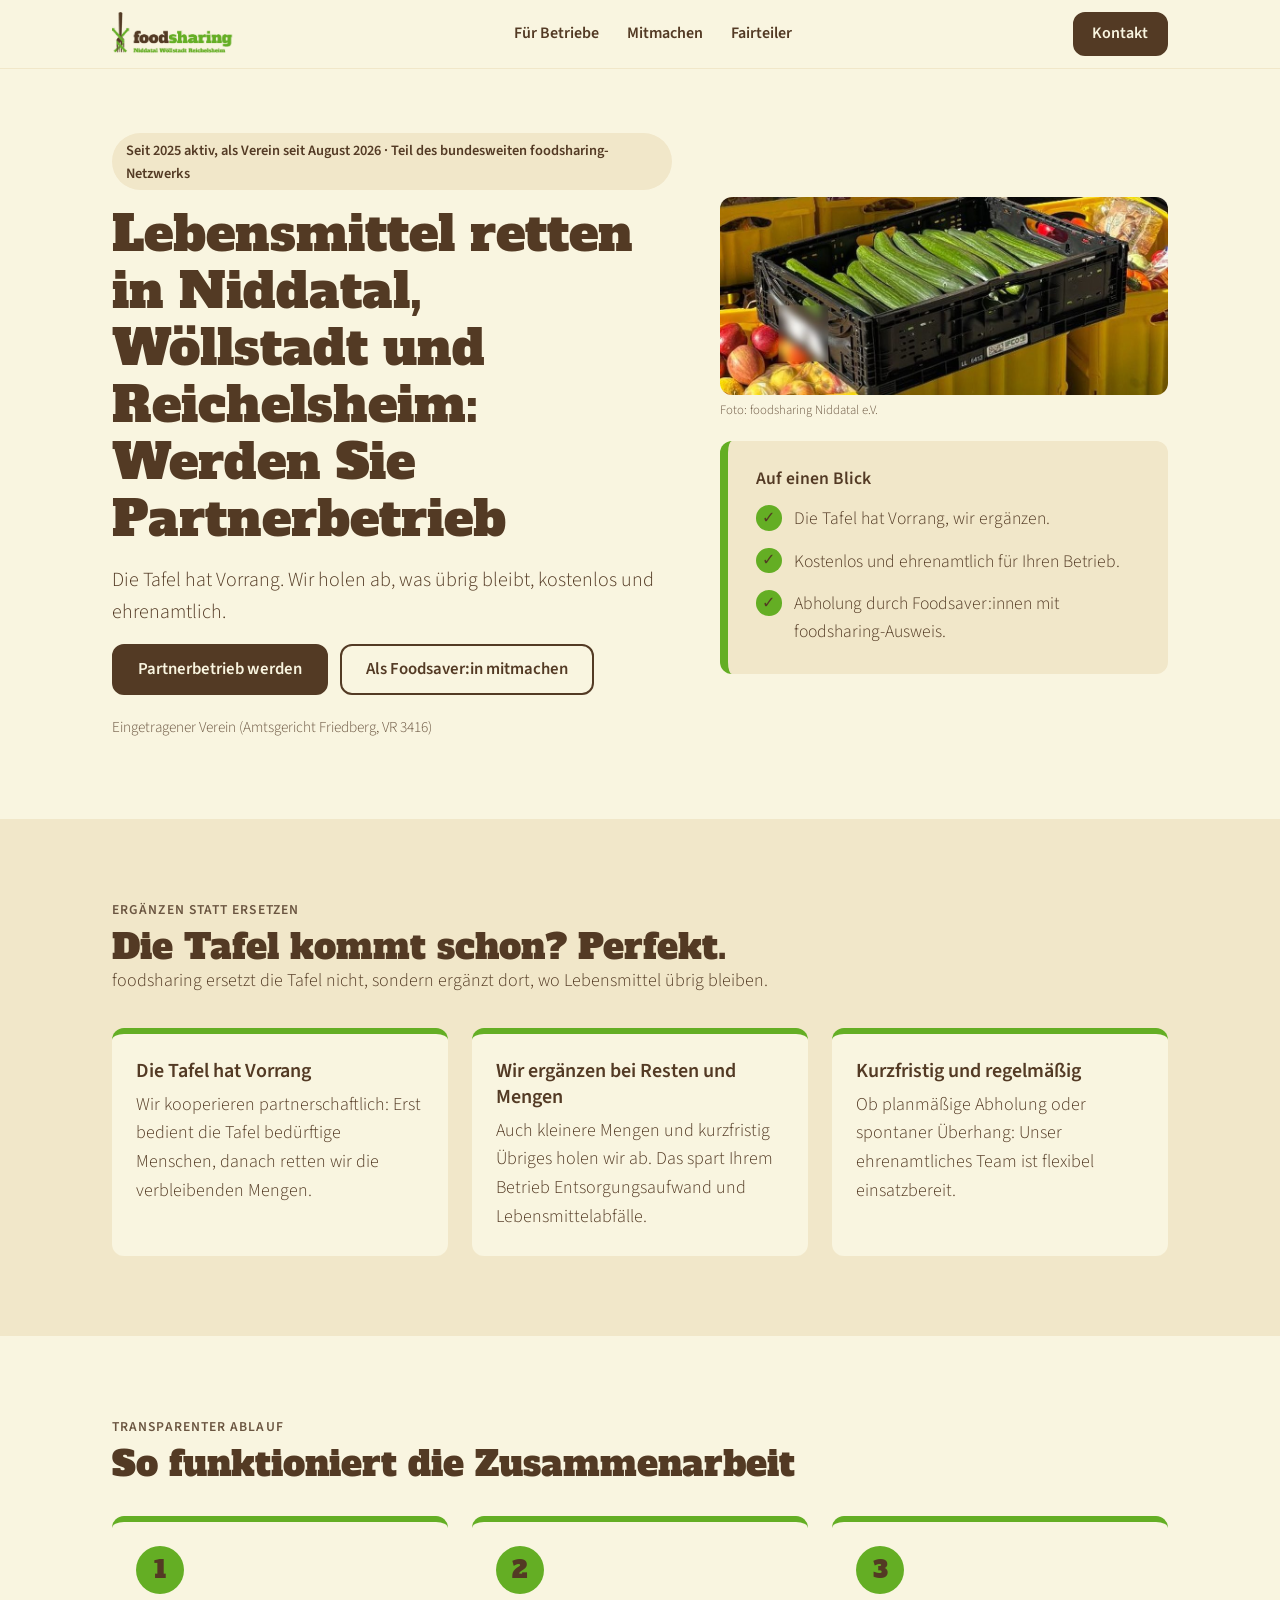
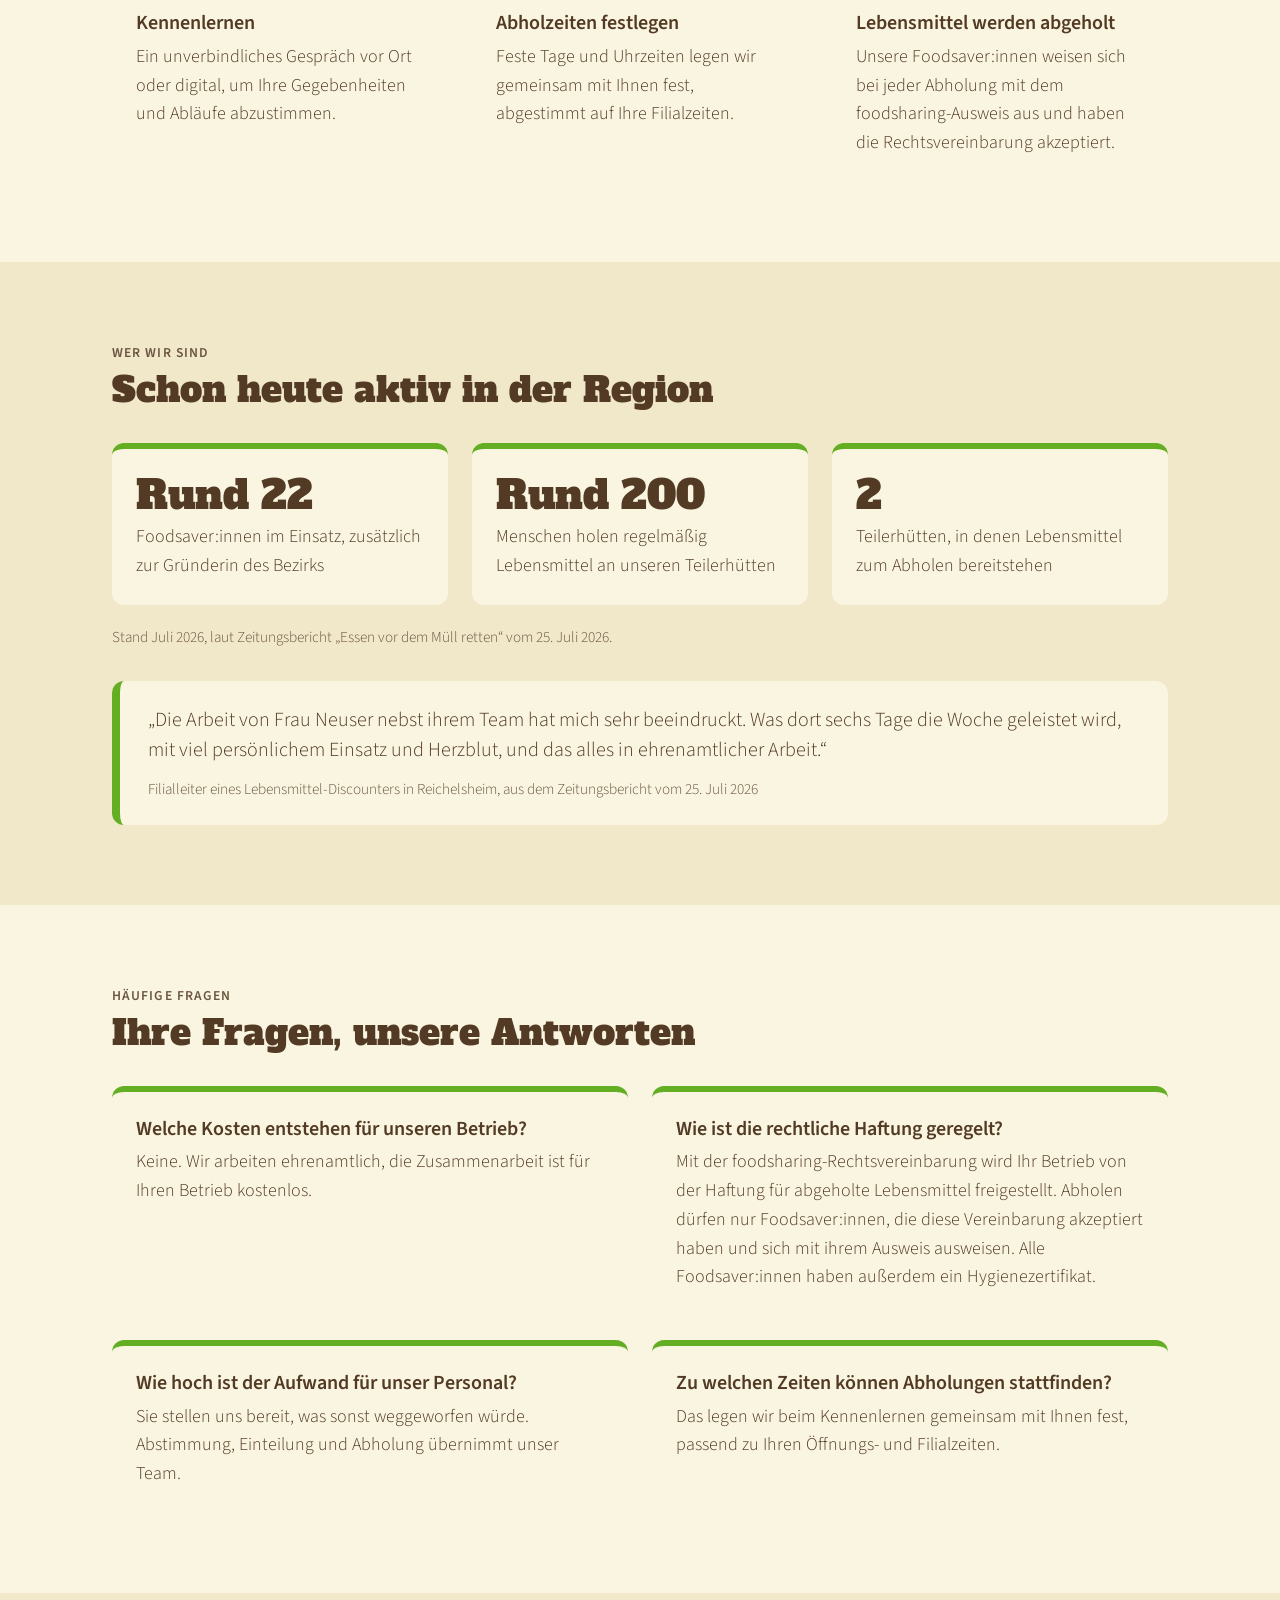
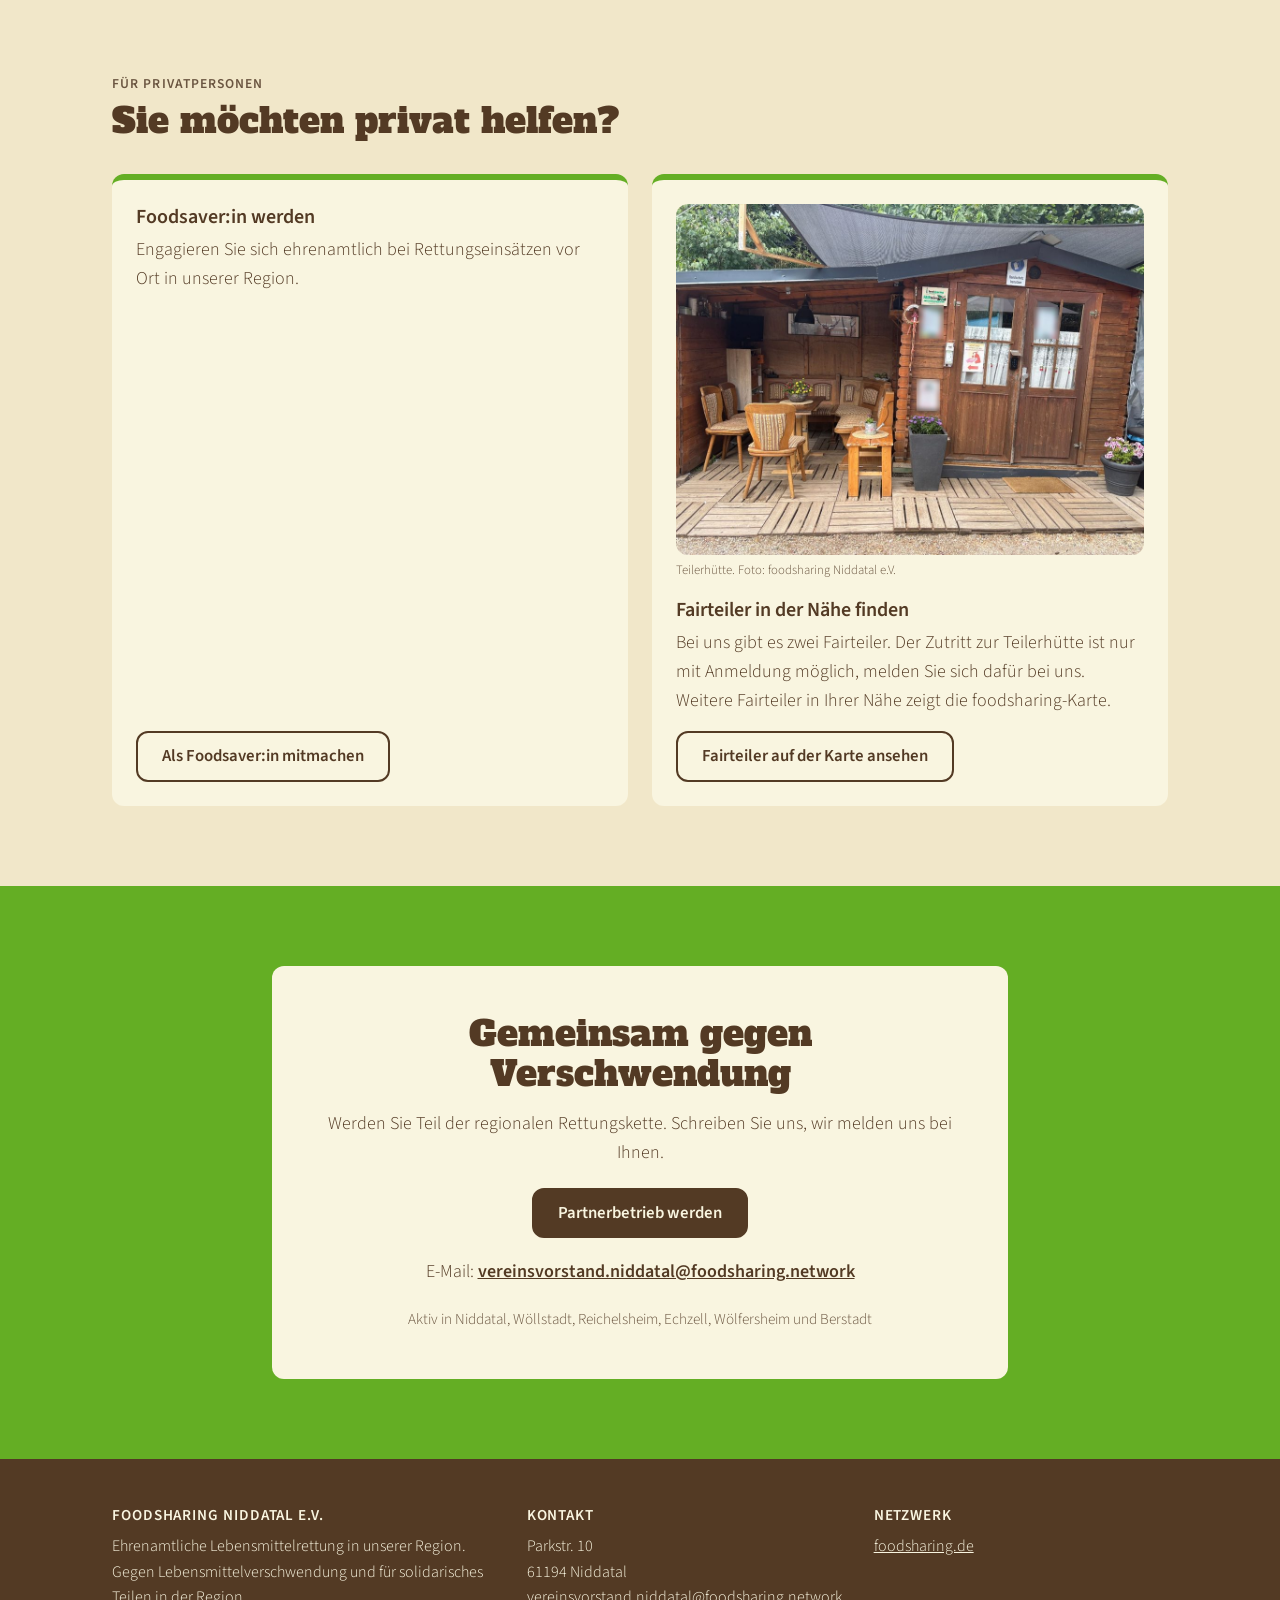
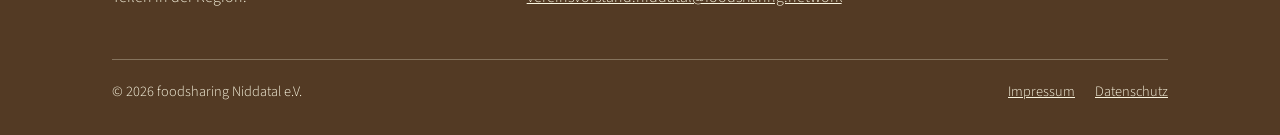
==== commit b56f29dd: "Fairteiler-Karte: keine Anschrift der Hütte, Hinweis auf Zutritt nur mit Anmeldung Co-Authored-By: C" ====
--- a/docs/index.html
+++ b/docs/index.html
@@ -220,10 +220,10 @@
       <article class="card" id="fairteiler">
         <figure class="photo">
           <img src="img/fairteiler-huette.jpg" width="1000" height="750" loading="lazy" alt="Teilerhütte mit überdachter Sitzecke und dem foodsharing-Fairteiler-Schild an der Tür">
-          <figcaption>Teilerhütte in der Parkstraße. Foto: foodsharing Niddatal e.V.</figcaption>
+          <figcaption>Teilerhütte. Foto: foodsharing Niddatal e.V.</figcaption>
         </figure>
         <h3>Fairteiler in der Nähe finden</h3>
-        <p>Bei uns gibt es zwei Fairteiler. Eine Teilerhütte steht in der Parkstr. 10 in Niddatal. Weitere Fairteiler in Ihrer Nähe zeigt die foodsharing-Karte.</p>
+        <p>Bei uns gibt es zwei Fairteiler. Der Zutritt zur Teilerhütte ist nur mit Anmeldung möglich, melden Sie sich dafür bei uns. Weitere Fairteiler in Ihrer Nähe zeigt die foodsharing-Karte.</p>
         <a class="btn btn-secondary" href="https://foodsharing.de/karte" rel="noopener">Fairteiler auf der Karte ansehen</a>
       </article>
     </div>
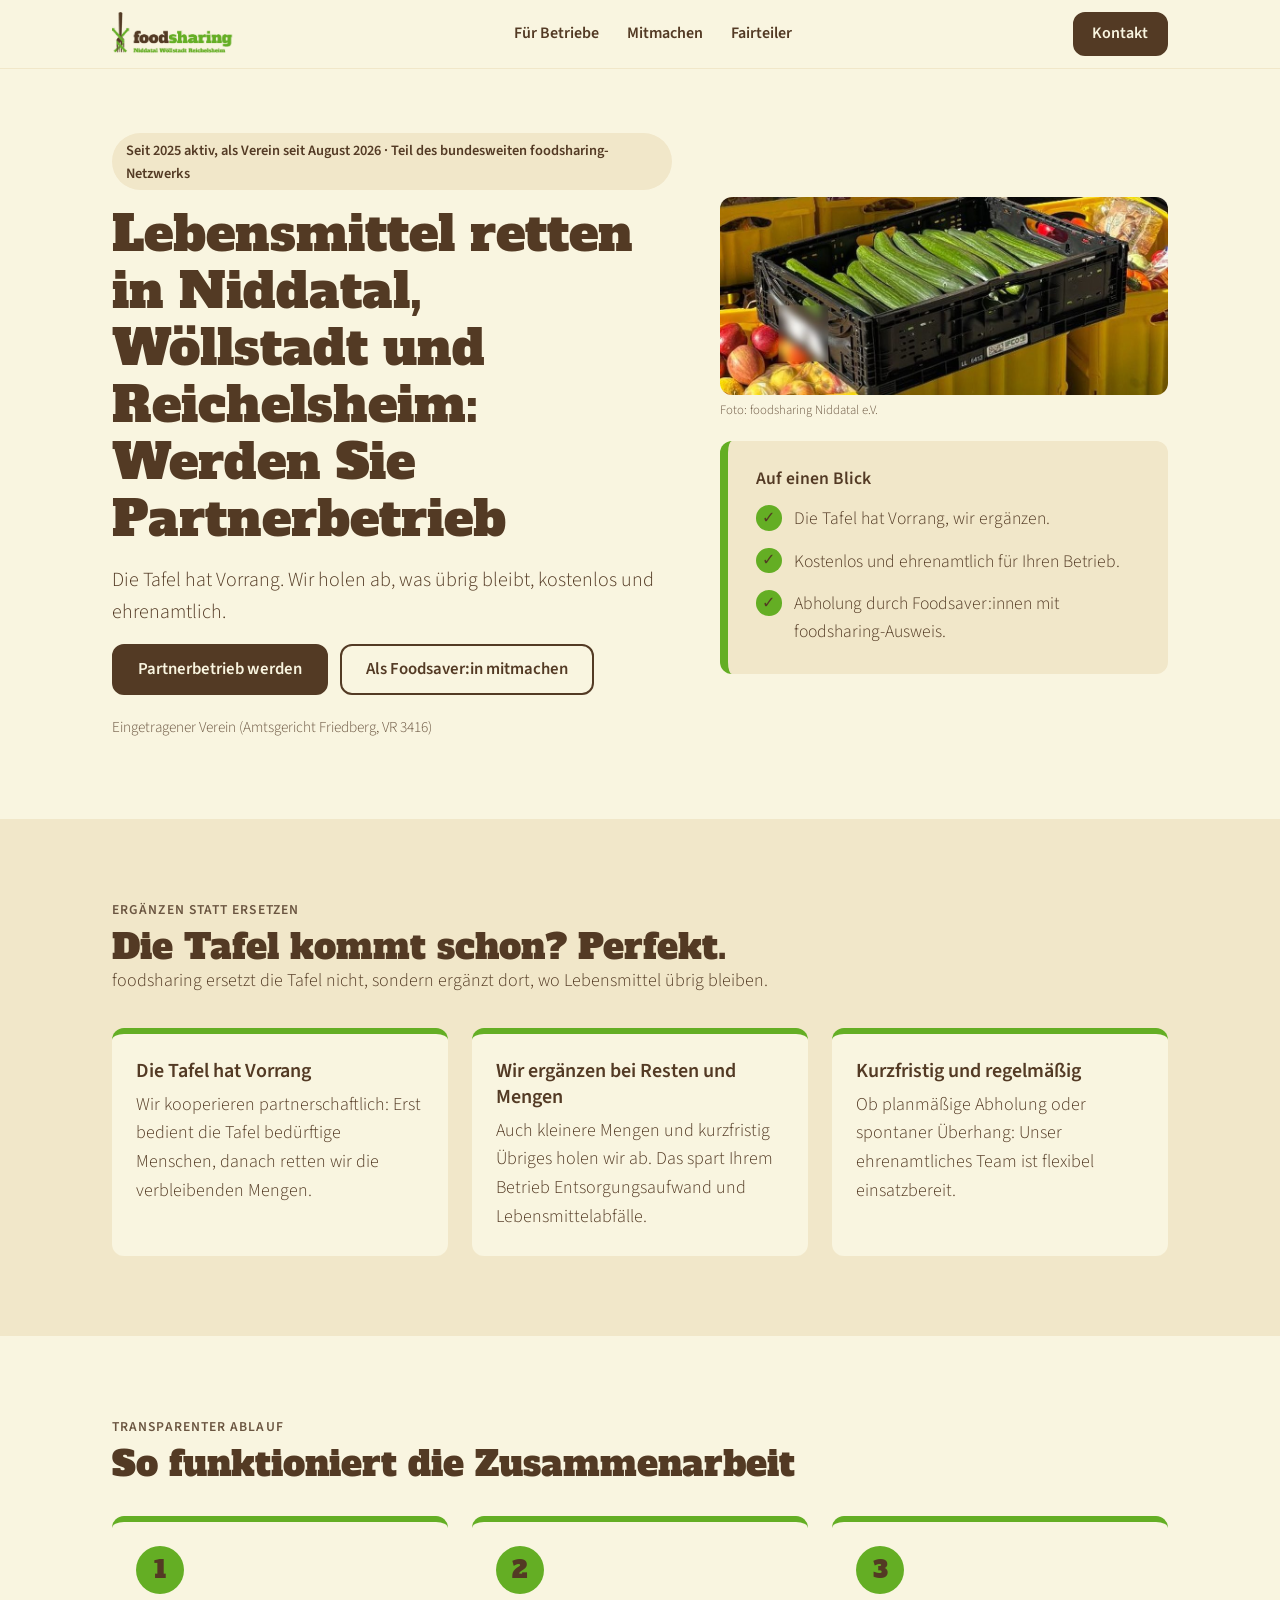
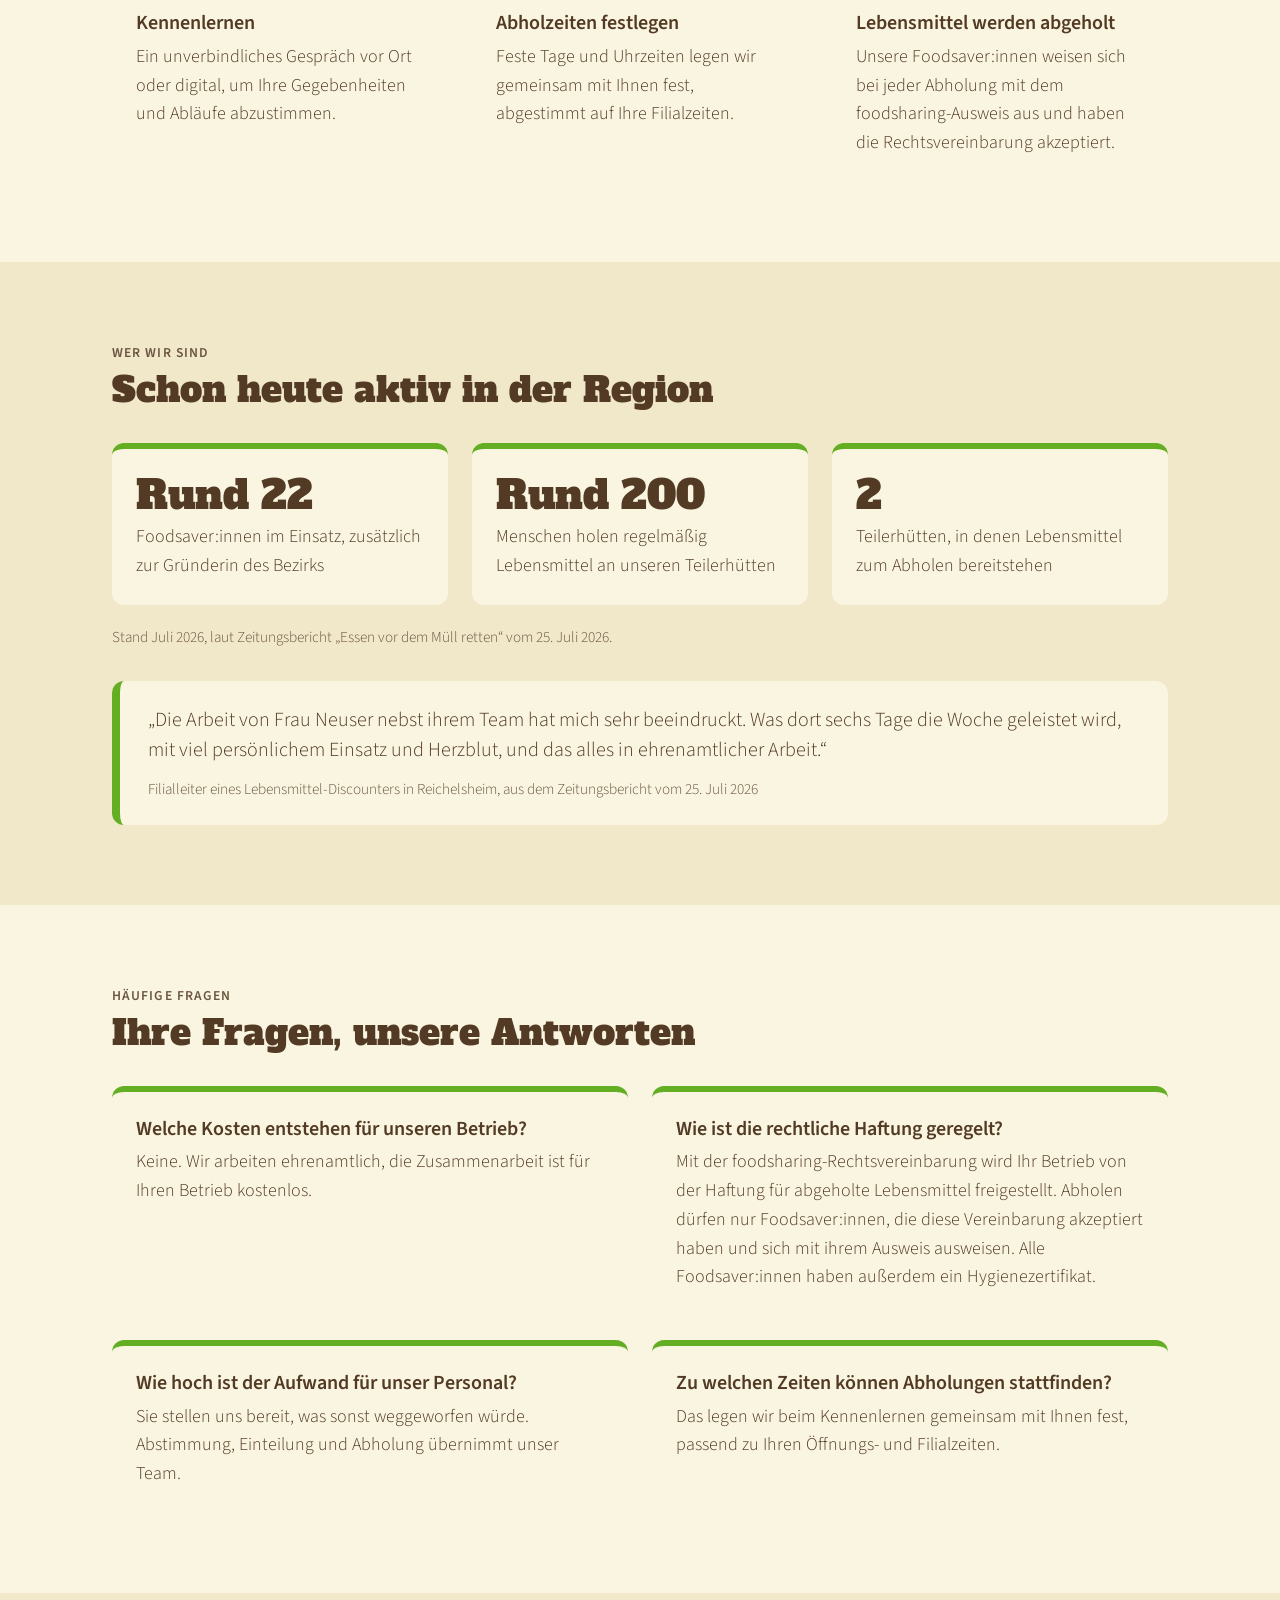
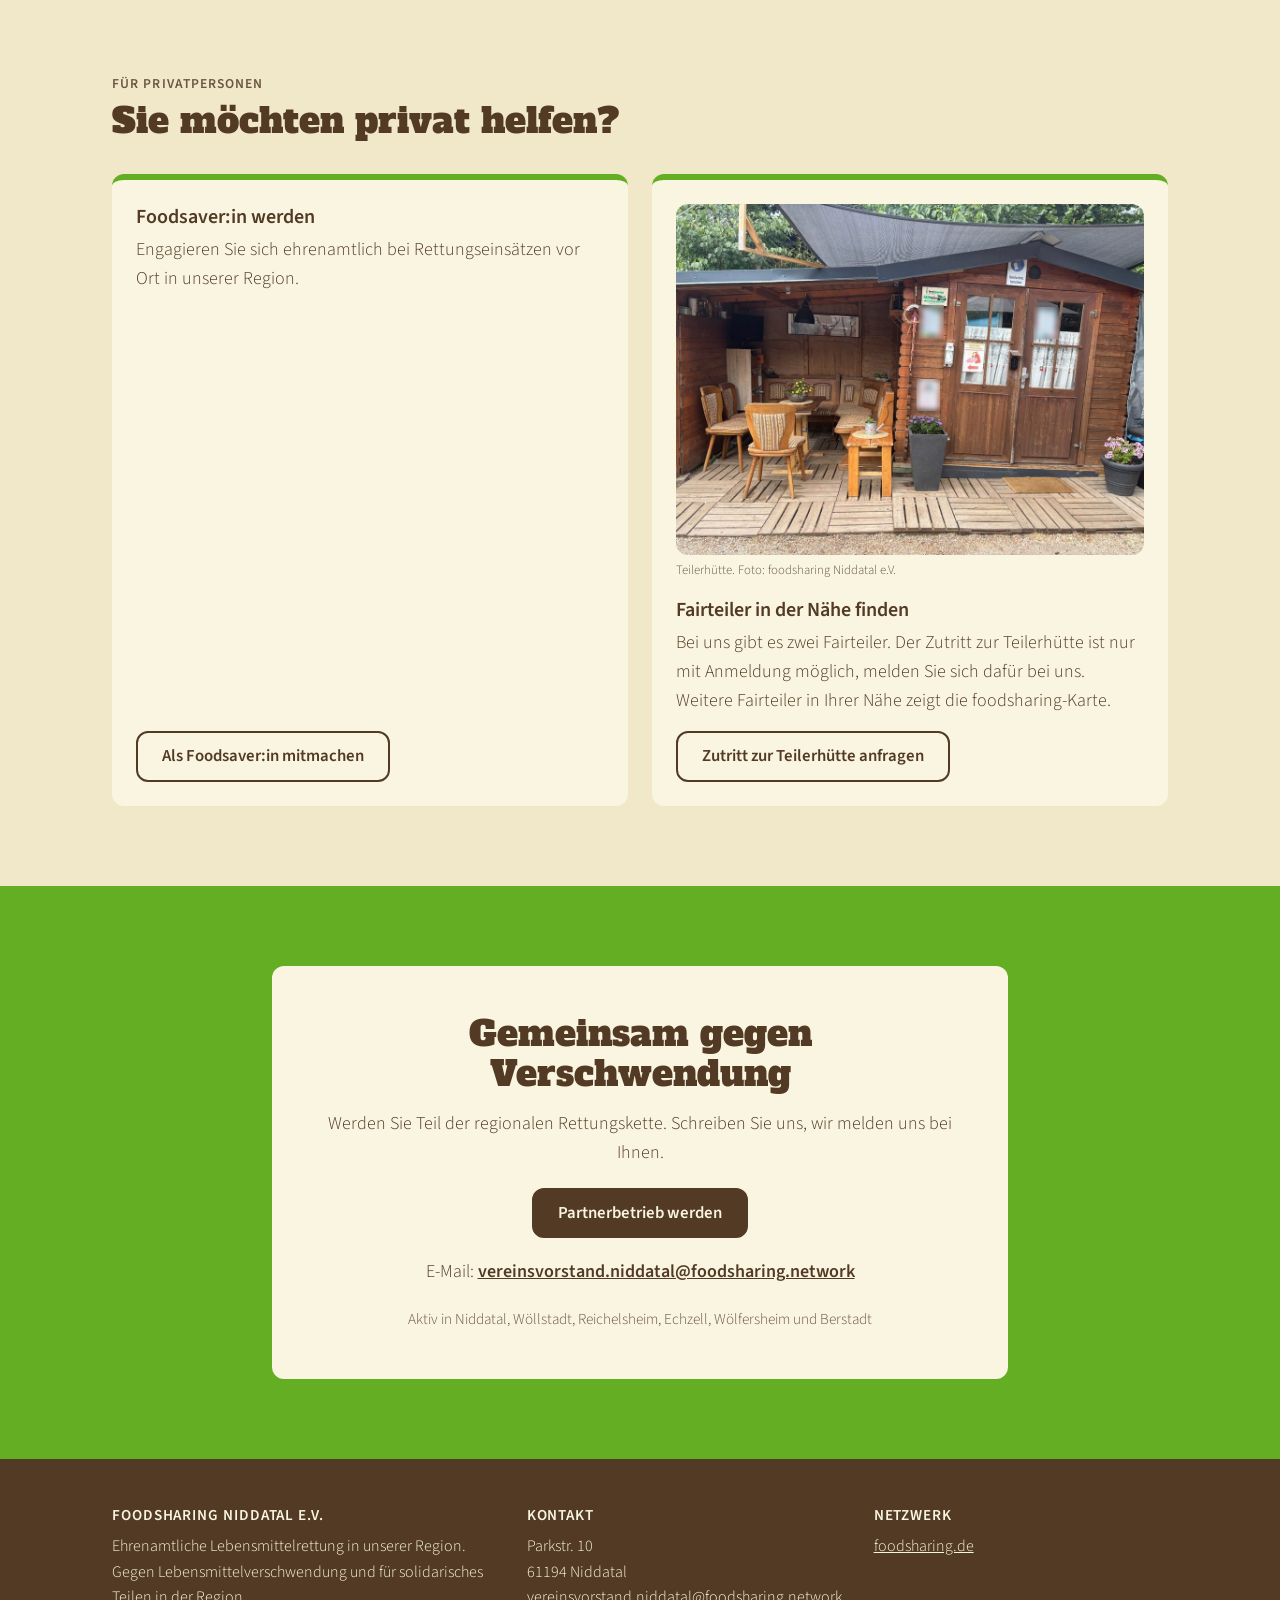
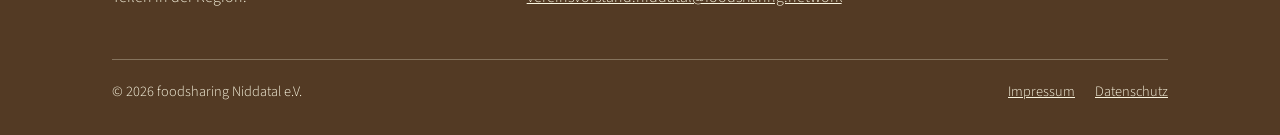
==== commit b885c7da: "Neue Seite fairteiler.html (Ziel C: Zutritt anfragen), QR-Code, Verlinkung von der Startseite Co-Aut" ====
--- a/docs/index.html
+++ b/docs/index.html
@@ -46,7 +46,7 @@
     <nav class="nav-desktop" aria-label="Hauptnavigation">
       <a href="#betriebe">Für Betriebe</a>
       <a href="#mitmachen">Mitmachen</a>
-      <a href="#fairteiler">Fairteiler</a>
+      <a href="fairteiler.html">Fairteiler</a>
     </nav>
     <div class="bar-right">
       <a class="btn btn-primary btn-sm" href="#kontakt">Kontakt</a>
@@ -55,7 +55,7 @@
         <nav aria-label="Hauptnavigation mobil">
           <a href="#betriebe">Für Betriebe</a>
           <a href="#mitmachen">Mitmachen</a>
-          <a href="#fairteiler">Fairteiler</a>
+          <a href="fairteiler.html">Fairteiler</a>
         </nav>
       </details>
     </div>
@@ -224,7 +224,7 @@
         </figure>
         <h3>Fairteiler in der Nähe finden</h3>
         <p>Bei uns gibt es zwei Fairteiler. Der Zutritt zur Teilerhütte ist nur mit Anmeldung möglich, melden Sie sich dafür bei uns. Weitere Fairteiler in Ihrer Nähe zeigt die foodsharing-Karte.</p>
-        <a class="btn btn-secondary" href="https://foodsharing.de/karte" rel="noopener">Fairteiler auf der Karte ansehen</a>
+        <a class="btn btn-secondary" href="fairteiler.html">Zutritt zur Teilerhütte anfragen</a>
       </article>
     </div>
   </div>
--- a/docs/css/style.css
+++ b/docs/css/style.css
@@ -130,3 +130,5 @@
 .quote blockquote{margin:0}
 .quote blockquote p{font-size:1.25rem;line-height:1.5;margin:0 0 .75rem}
 .quote figcaption{font-size:.95rem;color:var(--braun-soft)}
+
+.nav-desktop a[aria-current],.menu nav a[aria-current]{text-decoration:underline;text-decoration-thickness:2px;text-underline-offset:6px}
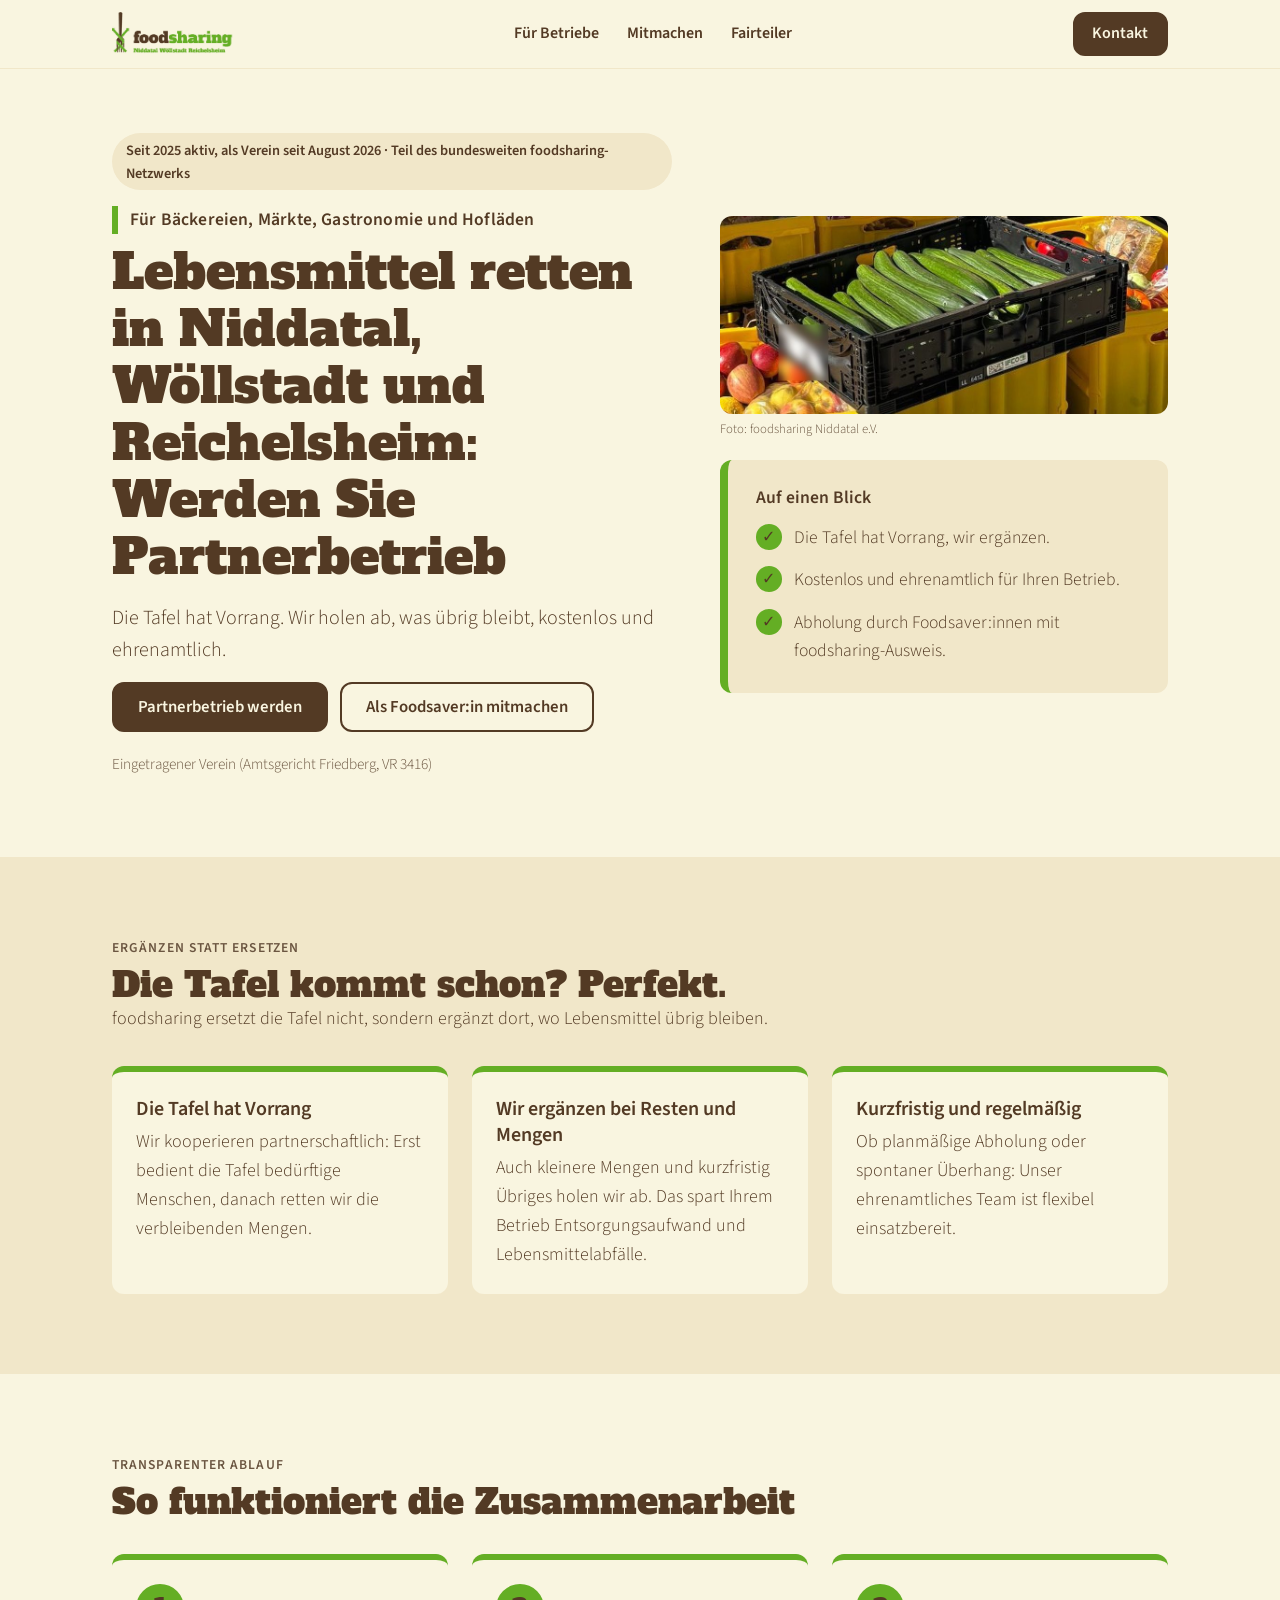
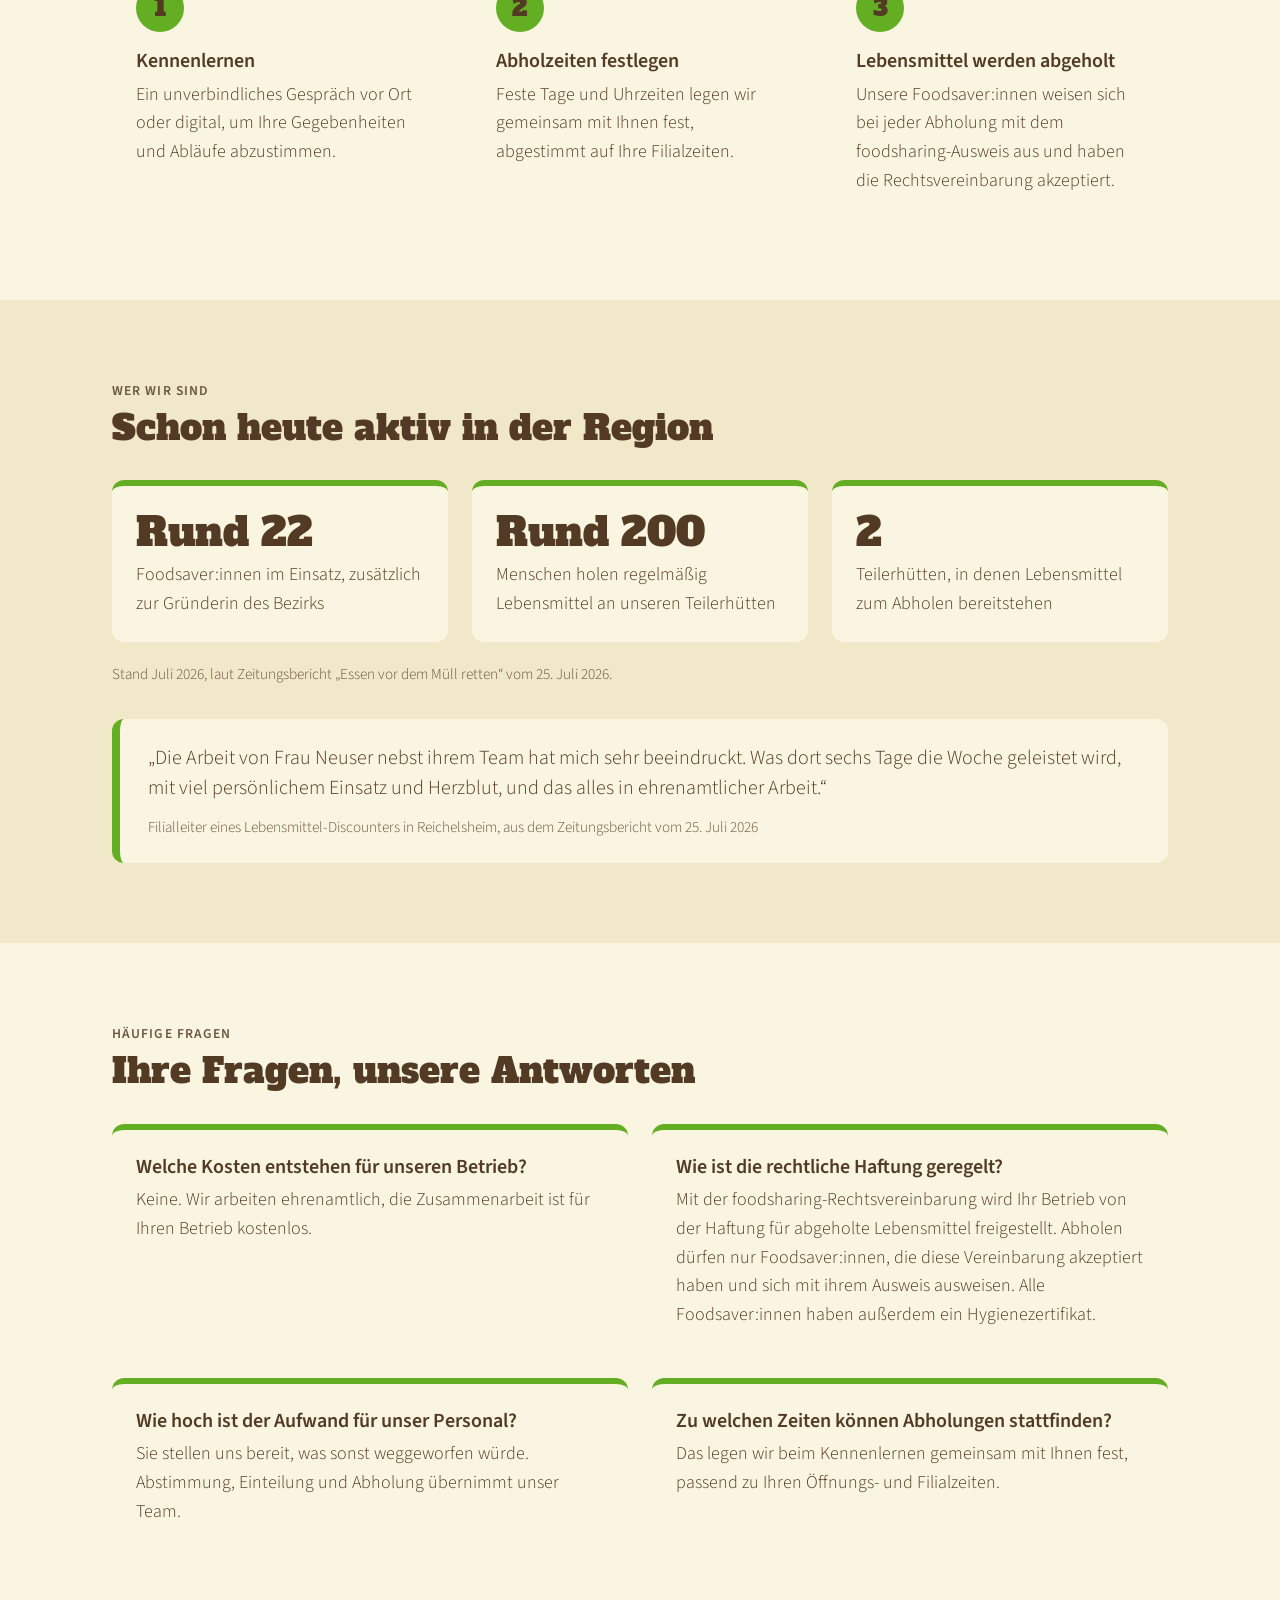
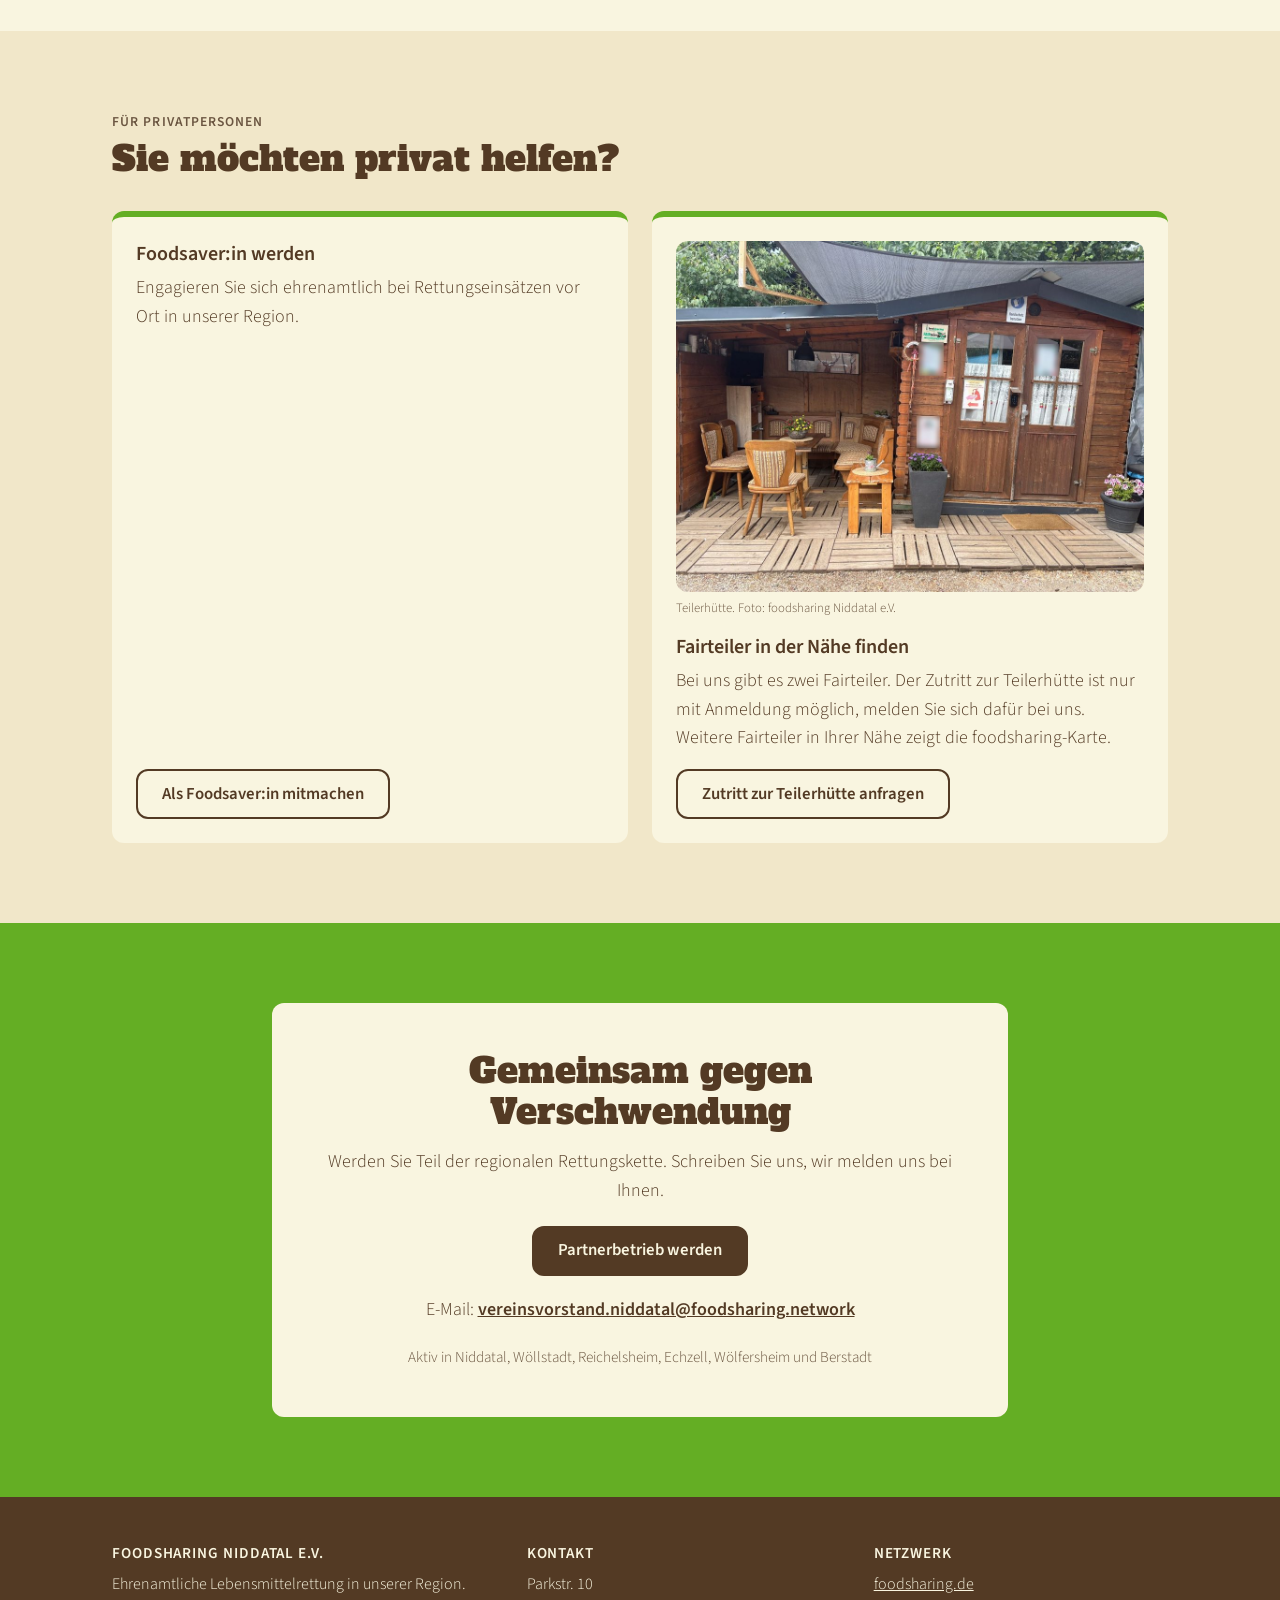
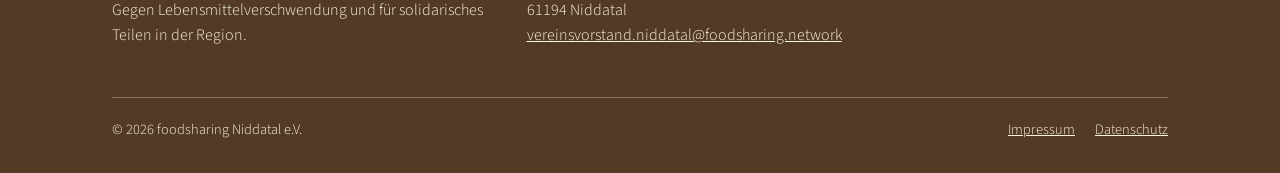
==== commit 61bb94a8: "Zielgruppen-Etikett über der Startseiten-H1 (Ergebnis Fünf-Sekunden-Test) Co-Authored-By: Claude Son" ====
--- a/docs/index.html
+++ b/docs/index.html
@@ -69,6 +69,7 @@
   <div class="wrap hero-grid">
     <div>
       <p class="pill">Seit 2025 aktiv, als Verein seit August 2026 · Teil des bundesweiten foodsharing-Netzwerks</p>
+      <p class="audience">Für Bäckereien, Märkte, Gastronomie und Hofläden</p>
       <h1>Lebensmittel retten in Niddatal, Wöllstadt und Reichelsheim: Werden Sie Partnerbetrieb</h1>
       <p class="lead">Die Tafel hat Vorrang. Wir holen ab, was übrig bleibt, kostenlos und ehrenamtlich.</p>
       <div class="btn-row">
--- a/docs/css/style.css
+++ b/docs/css/style.css
@@ -132,3 +132,6 @@
 .quote figcaption{font-size:.95rem;color:var(--braun-soft)}
 
 .nav-desktop a[aria-current],.menu nav a[aria-current]{text-decoration:underline;text-decoration-thickness:2px;text-underline-offset:6px}
+
+/* Zielgruppen-Etikett über der H1 */
+.audience{font-weight:600;font-size:1.1rem;letter-spacing:.01em;margin:0 0 .6rem;padding-left:.75rem;border-left:6px solid var(--gruen)}
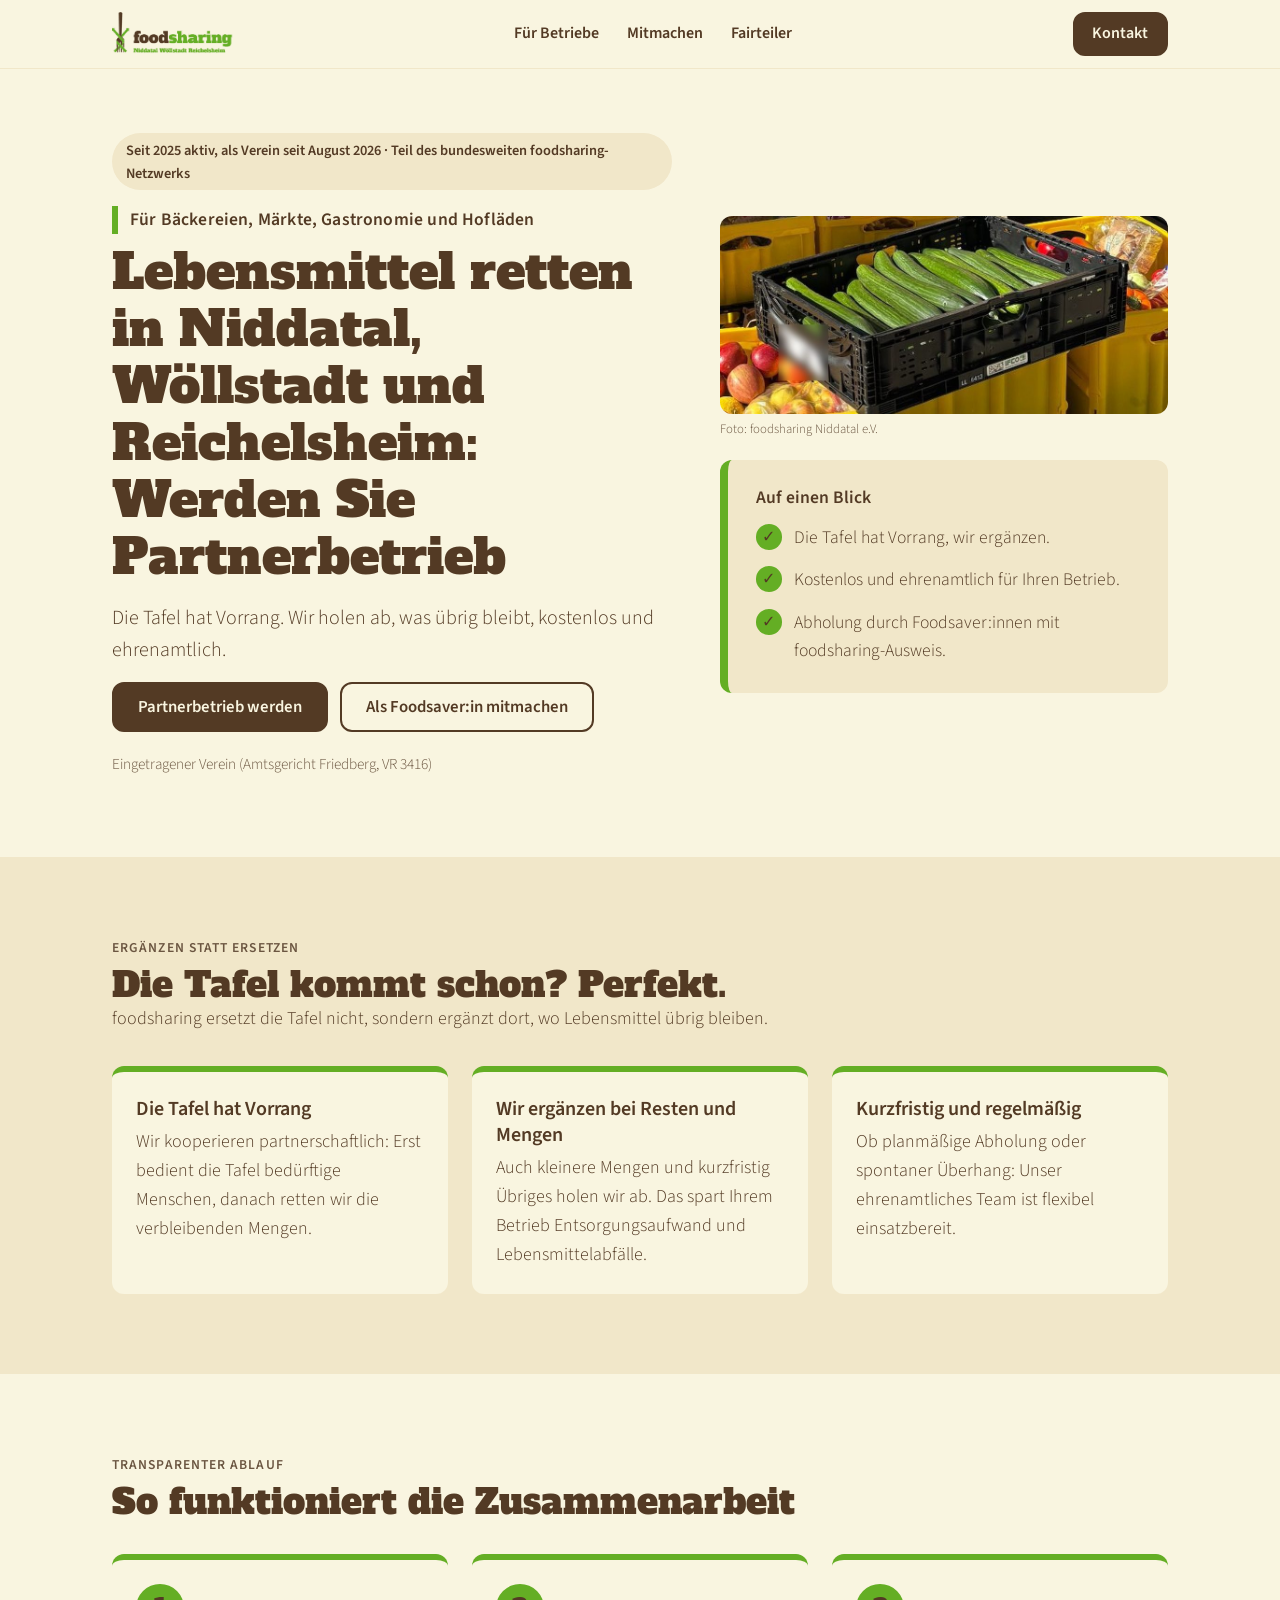
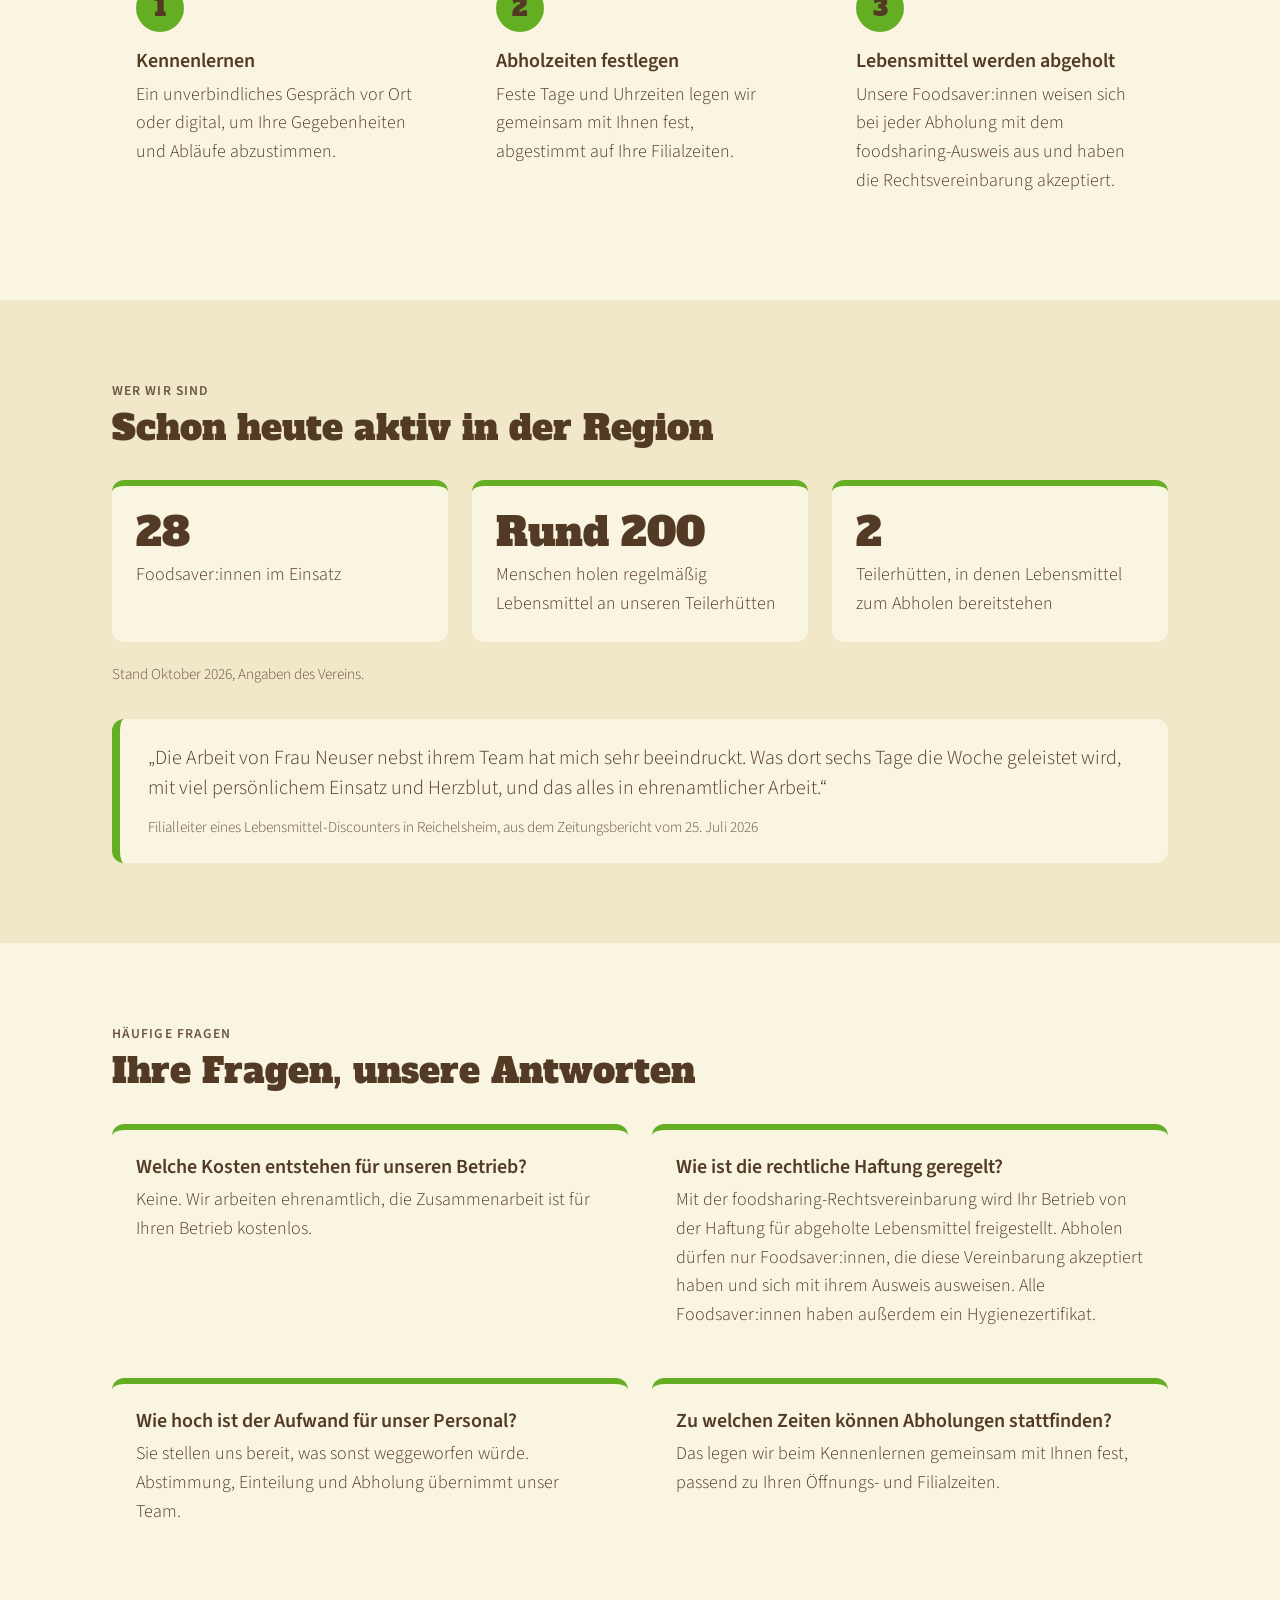
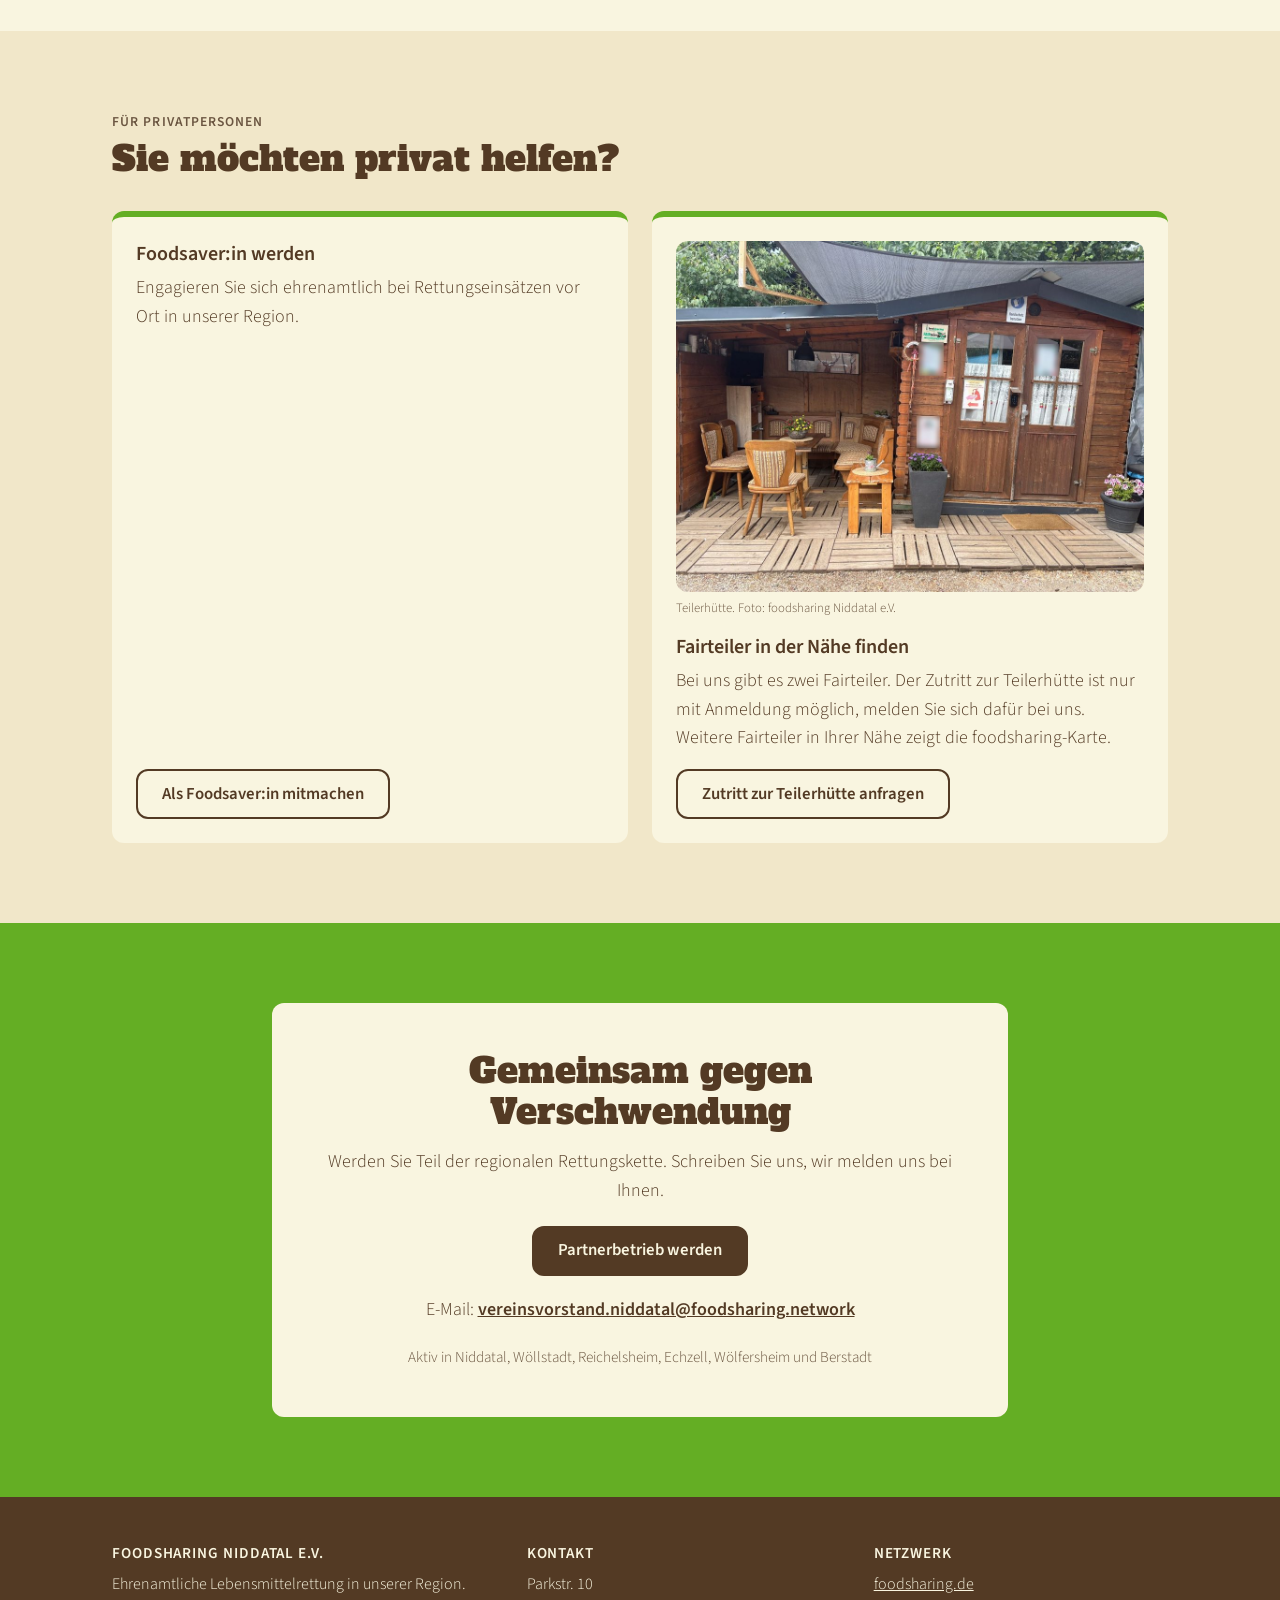
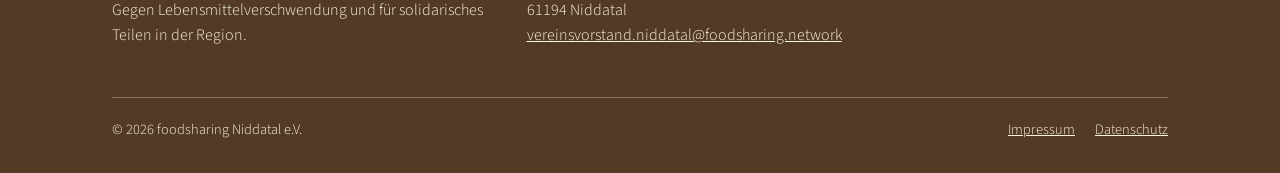
==== commit 62147bce: "Zahlen laut Vorstand aktualisiert: 28 Foodsaver, Stand Oktober 2026 Co-Authored-By: Claude Sonnet 5." ====
--- a/docs/index.html
+++ b/docs/index.html
@@ -156,8 +156,8 @@
     </div>
     <div class="grid g3">
       <article class="card stat">
-        <p class="stat-no">Rund 22</p>
-        <p>Foodsaver:innen im Einsatz, zusätzlich zur Gründerin des Bezirks</p>
+        <p class="stat-no">28</p>
+        <p>Foodsaver:innen im Einsatz</p>
       </article>
       <article class="card stat">
         <p class="stat-no">Rund 200</p>
@@ -168,7 +168,7 @@
         <p>Teilerhütten, in denen Lebensmittel zum Abholen bereitstehen</p>
       </article>
     </div>
-    <p class="area">Stand Juli 2026, laut Zeitungsbericht „Essen vor dem Müll retten“ vom 25. Juli 2026.</p>
+    <p class="area">Stand Oktober 2026, Angaben des Vereins.</p>
     <!-- Zitat aus dem Zeitungsbericht. Der Name (Frank Jahnecke) darf nur mit seiner Zustimmung ergänzt werden. -->
     <figure class="quote">
       <blockquote><p>„Die Arbeit von Frau Neuser nebst ihrem Team hat mich sehr beeindruckt. Was dort sechs Tage die Woche geleistet wird, mit viel persönlichem Einsatz und Herzblut, und das alles in ehrenamtlicher Arbeit.“</p></blockquote>
